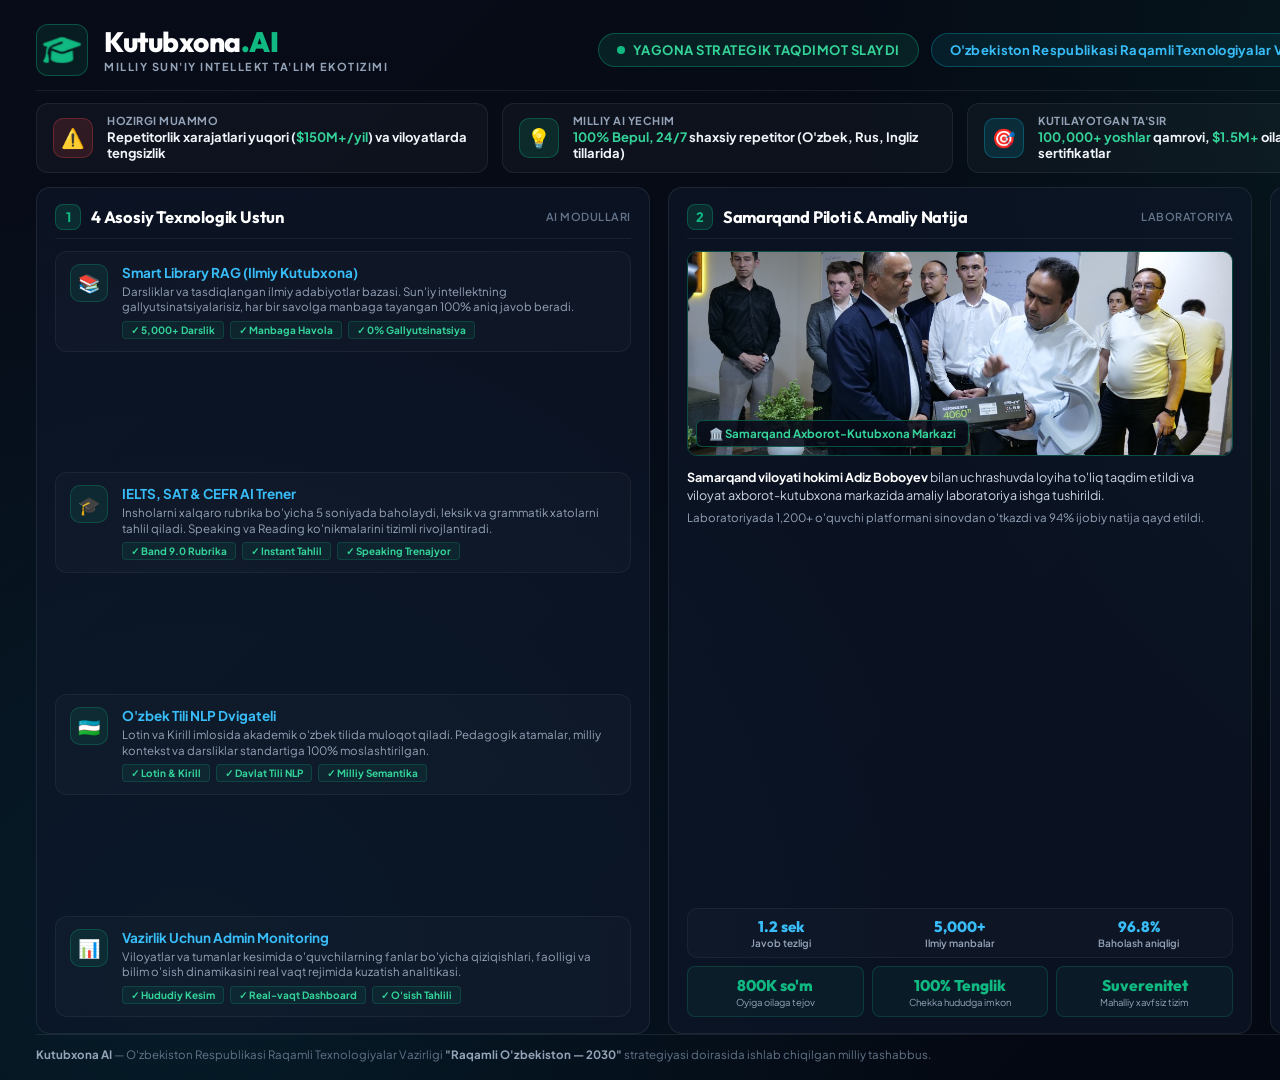
==== kutubxona_ai_1page_presentation.html @ f2243dca "Add 16:9 executive one-page presentation slide PDF" ====
<!DOCTYPE html>
<html lang="uz">
<head>
<meta charset="UTF-8">
<title>Kutubxona AI — Yagona Strategik Taqdimot Slaydi</title>
<style>
@import url('https://fonts.googleapis.com/css2?family=Outfit:wght@400;500;600;700;800;900&family=Plus+Jakarta+Sans:wght@400;500;600;700;800&display=swap');

@page {
    size: 1920px 1080px;
    margin: 0;
}

* {
    box-sizing: border-box;
    margin: 0;
    padding: 0;
}

html, body {
    width: 1920px;
    height: 1080px;
    max-width: 1920px;
    max-height: 1080px;
    overflow: hidden;
    background-color: #070c18;
    color: #f8fafc;
    font-family: 'Plus Jakarta Sans', -apple-system, BlinkMacSystemFont, sans-serif;
    -webkit-print-color-adjust: exact;
    print-color-adjust: exact;
}

.slide {
    width: 1920px;
    height: 1080px;
    padding: 24px 36px 18px 36px;
    display: flex;
    flex-direction: column;
    justify-content: space-between;
    background: radial-gradient(circle at 90% 10%, rgba(16, 185, 129, 0.12) 0%, transparent 45%),
                radial-gradient(circle at 10% 90%, rgba(6, 182, 212, 0.1) 0%, transparent 40%),
                linear-gradient(135deg, #070c18 0%, #030710 100%);
    position: relative;
    box-sizing: border-box;
}

/* Top Header */
.header {
    display: flex;
    justify-content: space-between;
    align-items: center;
    border-bottom: 1px solid rgba(255, 255, 255, 0.08);
    padding-bottom: 14px;
}

.brand-wrap {
    display: flex;
    align-items: center;
    gap: 16px;
}

.logo-img {
    width: 52px;
    height: 52px;
    object-fit: contain;
    border-radius: 12px;
    background: rgba(16, 185, 129, 0.1);
    border: 1.5px solid rgba(16, 185, 129, 0.35);
    padding: 4px;
}

.brand-title {
    font-family: 'Outfit', sans-serif;
    font-size: 28px;
    font-weight: 800;
    line-height: 1.1;
    color: #ffffff;
    letter-spacing: -0.5px;
}

.brand-title span {
    color: #10b981;
    font-weight: 900;
}

.brand-sub {
    font-size: 11px;
    font-weight: 700;
    color: #94a3b8;
    letter-spacing: 1.5px;
    text-transform: uppercase;
    margin-top: 2px;
}

.header-center {
    display: flex;
    align-items: center;
    gap: 12px;
}

.exec-badge {
    background: rgba(16, 185, 129, 0.12);
    border: 1px solid rgba(16, 185, 129, 0.35);
    color: #34d399;
    padding: 8px 18px;
    border-radius: 9999px;
    font-size: 13px;
    font-weight: 700;
    letter-spacing: 0.5px;
    text-transform: uppercase;
    display: flex;
    align-items: center;
    gap: 8px;
}

.exec-dot {
    width: 8px;
    height: 8px;
    border-radius: 50%;
    background: #10b981;
}

.target-badge {
    background: rgba(6, 182, 212, 0.1);
    border: 1px solid rgba(6, 182, 212, 0.3);
    color: #38bdf8;
    padding: 8px 18px;
    border-radius: 9999px;
    font-size: 13px;
    font-weight: 700;
    letter-spacing: 0.3px;
}

.header-right {
    display: flex;
    align-items: center;
    gap: 16px;
}

.status-pill {
    display: flex;
    align-items: center;
    gap: 8px;
    background: rgba(255, 255, 255, 0.04);
    border: 1px solid rgba(255, 255, 255, 0.1);
    padding: 6px 14px;
    border-radius: 8px;
    font-size: 13px;
    font-weight: 600;
    color: #cbd5e1;
}

.pulse-dot {
    width: 8px;
    height: 8px;
    border-radius: 50%;
    background: #10b981;
}

.web-link {
    color: #10b981;
    font-weight: 700;
    text-decoration: none;
}

/* Metrics Strip */
.metrics-strip {
    display: grid;
    grid-template-columns: repeat(4, 1fr);
    gap: 14px;
    margin: 12px 0 14px 0;
}

.metric-box {
    background: rgba(255, 255, 255, 0.03);
    border: 1px solid rgba(255, 255, 255, 0.07);
    border-radius: 12px;
    padding: 10px 16px;
    display: flex;
    align-items: center;
    gap: 14px;
}

.metric-icon {
    width: 40px;
    height: 40px;
    border-radius: 10px;
    display: flex;
    align-items: center;
    justify-content: center;
    font-size: 19px;
    flex-shrink: 0;
}

.icon-red { background: rgba(239, 68, 68, 0.15); border: 1px solid rgba(239, 68, 68, 0.3); }
.icon-green { background: rgba(16, 185, 129, 0.15); border: 1px solid rgba(16, 185, 129, 0.3); }
.icon-cyan { background: rgba(6, 182, 212, 0.15); border: 1px solid rgba(6, 182, 212, 0.3); }
.icon-amber { background: rgba(245, 158, 11, 0.15); border: 1px solid rgba(245, 158, 11, 0.3); }

.metric-content {
    flex: 1;
}

.metric-label {
    font-size: 11px;
    font-weight: 700;
    color: #94a3b8;
    text-transform: uppercase;
    letter-spacing: 0.5px;
}

.metric-value {
    font-size: 13px;
    font-weight: 700;
    color: #f1f5f9;
    margin-top: 2px;
    line-height: 1.25;
}

.metric-value strong {
    color: #34d399;
}

/* Main Grid */
.main-grid {
    display: grid;
    grid-template-columns: 1.05fr 1fr 1.05fr;
    gap: 18px;
    flex: 1;
    min-height: 0;
}

.col {
    display: flex;
    flex-direction: column;
    height: 100%;
}

.card {
    background: rgba(15, 23, 42, 0.65);
    border: 1px solid rgba(255, 255, 255, 0.08);
    border-radius: 14px;
    padding: 16px 18px;
    display: flex;
    flex-direction: column;
    height: 100%;
    justify-content: space-between;
}

.card-header {
    display: flex;
    align-items: center;
    gap: 10px;
    margin-bottom: 12px;
    padding-bottom: 8px;
    border-bottom: 1px solid rgba(255, 255, 255, 0.06);
}

.card-badge {
    width: 26px;
    height: 26px;
    border-radius: 8px;
    background: rgba(16, 185, 129, 0.15);
    border: 1px solid rgba(16, 185, 129, 0.3);
    color: #10b981;
    display: flex;
    align-items: center;
    justify-content: center;
    font-size: 13px;
    font-weight: 800;
}

.card-title {
    font-family: 'Outfit', sans-serif;
    font-size: 16.5px;
    font-weight: 700;
    color: #ffffff;
    letter-spacing: -0.2px;
}

.card-subtitle {
    margin-left: auto;
    font-size: 11px;
    font-weight: 600;
    color: #64748b;
    text-transform: uppercase;
    letter-spacing: 0.5px;
}

/* Column 1: Tech Modules */
.modules-container {
    display: flex;
    flex-direction: column;
    gap: 10px;
    flex: 1;
    justify-content: space-between;
}

.module-item {
    background: rgba(255, 255, 255, 0.02);
    border: 1px solid rgba(255, 255, 255, 0.05);
    border-radius: 12px;
    padding: 12px 14px;
    display: flex;
    gap: 14px;
    align-items: flex-start;
}

.module-icon {
    width: 38px;
    height: 38px;
    border-radius: 10px;
    background: rgba(16, 185, 129, 0.1);
    border: 1px solid rgba(16, 185, 129, 0.25);
    display: flex;
    align-items: center;
    justify-content: center;
    font-size: 18px;
    flex-shrink: 0;
}

.module-info {
    flex: 1;
}

.module-head {
    font-size: 13.5px;
    font-weight: 700;
    color: #38bdf8;
    margin-bottom: 3px;
}

.module-desc {
    font-size: 11.5px;
    color: #94a3b8;
    line-height: 1.35;
    margin-bottom: 6px;
}

.module-tags {
    display: flex;
    gap: 6px;
}

.m-tag {
    background: rgba(16, 185, 129, 0.08);
    border: 1px solid rgba(16, 185, 129, 0.2);
    color: #34d399;
    font-size: 10px;
    font-weight: 700;
    padding: 2px 8px;
    border-radius: 4px;
}

/* Column 2: Pilot & Impact */
.pilot-card {
    background: rgba(15, 23, 42, 0.65);
    border: 1px solid rgba(255, 255, 255, 0.08);
    border-radius: 14px;
    padding: 16px 18px;
    display: flex;
    flex-direction: column;
    height: 100%;
    justify-content: space-between;
}

.pilot-img-wrap {
    position: relative;
    width: 100%;
    height: 205px;
    border-radius: 10px;
    overflow: hidden;
    margin-bottom: 12px;
    border: 1.5px solid rgba(16, 185, 129, 0.35);
}

.pilot-img {
    width: 100%;
    height: 100%;
    object-fit: cover;
}

.pilot-tag {
    position: absolute;
    bottom: 8px;
    left: 8px;
    background: rgba(7, 12, 24, 0.88);
    border: 1px solid rgba(16, 185, 129, 0.4);
    padding: 5px 12px;
    border-radius: 6px;
    font-size: 11.5px;
    font-weight: 700;
    color: #34d399;
}

.pilot-text {
    font-size: 12.5px;
    color: #cbd5e1;
    line-height: 1.45;
    margin-bottom: 6px;
}

.pilot-text strong {
    color: #ffffff;
}

.pilot-stats-strip {
    display: grid;
    grid-template-columns: repeat(3, 1fr);
    gap: 8px;
    margin: 8px 0;
    background: rgba(255, 255, 255, 0.02);
    border: 1px solid rgba(255, 255, 255, 0.05);
    border-radius: 10px;
    padding: 8px;
}

.p-stat-box {
    text-align: center;
}

.p-stat-num {
    font-family: 'Outfit', sans-serif;
    font-size: 15px;
    font-weight: 800;
    color: #38bdf8;
}

.p-stat-lbl {
    font-size: 10px;
    font-weight: 600;
    color: #94a3b8;
    margin-top: 1px;
}

.impact-grid {
    display: grid;
    grid-template-columns: repeat(3, 1fr);
    gap: 8px;
    margin-top: 4px;
}

.impact-mini {
    background: rgba(16, 185, 129, 0.06);
    border: 1px solid rgba(16, 185, 129, 0.2);
    border-radius: 8px;
    padding: 8px 6px;
    text-align: center;
}

.impact-stat {
    font-family: 'Outfit', sans-serif;
    font-size: 15.5px;
    font-weight: 800;
    color: #10b981;
}

.impact-sub {
    font-size: 9.5px;
    color: #94a3b8;
    margin-top: 2px;
    line-height: 1.2;
}

/* Column 3: Roadmap & Team */
.steps-container {
    display: flex;
    flex-direction: column;
    gap: 8px;
    margin-bottom: 10px;
}

.step-item {
    display: flex;
    gap: 12px;
    background: rgba(255, 255, 255, 0.02);
    border: 1px solid rgba(255, 255, 255, 0.05);
    border-radius: 10px;
    padding: 9px 12px;
    align-items: flex-start;
}

.step-num {
    width: 26px;
    height: 26px;
    border-radius: 8px;
    background: rgba(6, 182, 212, 0.15);
    border: 1px solid rgba(6, 182, 212, 0.35);
    color: #38bdf8;
    display: flex;
    align-items: center;
    justify-content: center;
    font-size: 12px;
    font-weight: 800;
    flex-shrink: 0;
}

.step-info {
    flex: 1;
}

.step-head-row {
    display: flex;
    justify-content: space-between;
    align-items: center;
    margin-bottom: 2px;
}

.step-head {
    font-size: 12.5px;
    font-weight: 700;
    color: #f1f5f9;
}

.step-timeline {
    font-size: 10px;
    font-weight: 700;
    color: #38bdf8;
    background: rgba(6, 182, 212, 0.1);
    border: 1px solid rgba(6, 182, 212, 0.25);
    padding: 1px 6px;
    border-radius: 4px;
}

.step-desc {
    font-size: 11px;
    color: #94a3b8;
    line-height: 1.35;
}

/* Team Row */
.team-row {
    display: grid;
    grid-template-columns: repeat(4, 1fr);
    gap: 8px;
    margin-top: 8px;
}

.team-card {
    background: rgba(255, 255, 255, 0.02);
    border: 1px solid rgba(255, 255, 255, 0.05);
    border-radius: 10px;
    padding: 8px 6px;
    text-align: center;
}

.team-avatar {
    width: 44px;
    height: 44px;
    border-radius: 50%;
    object-fit: cover;
    margin: 0 auto 6px auto;
    border: 1.5px solid #10b981;
    display: block;
}

.team-name {
    font-size: 11px;
    font-weight: 700;
    color: #ffffff;
    white-space: nowrap;
    overflow: hidden;
    text-overflow: ellipsis;
}

.team-role {
    font-size: 9.5px;
    font-weight: 600;
    color: #34d399;
    margin-top: 1px;
}

/* Slide Footer */
.footer {
    display: flex;
    justify-content: space-between;
    align-items: center;
    border-top: 1px solid rgba(255, 255, 255, 0.08);
    padding-top: 12px;
    font-size: 11.5px;
    color: #64748b;
}

.footer-left strong {
    color: #94a3b8;
}

.footer-right {
    display: flex;
    align-items: center;
    gap: 16px;
    color: #94a3b8;
}

.footer-link {
    color: #10b981;
    font-weight: 700;
    text-decoration: none;
}
</style>
</head>
<body>

<div class="slide">
    <!-- Header -->
    <header class="header">
        <div class="brand-wrap">
            <img src="[data-uri]" alt="Kutubxona AI" class="logo-img">
            <div>
                <div class="brand-title">Kutubxona<span>.AI</span></div>
                <div class="brand-sub">Milliy Sun'iy Intellekt Ta'lim Ekotizimi</div>
            </div>
        </div>

        <div class="header-center">
            <div class="exec-badge">
                <span class="exec-dot"></span>
                Yagona Strategik Taqdimot Slaydi
            </div>
            <div class="target-badge">
                O'zbekiston Respublikasi Raqamli Texnologiyalar Vazirligi Uchun
            </div>
        </div>

        <div class="header-right">
            <div class="status-pill">
                <span class="pulse-dot"></span>
                <span>Ishchi Tizim: <a href="https://kutubxona-ai.vercel.app" class="web-link" target="_blank">kutubxona-ai.vercel.app</a></span>
            </div>
        </div>
    </header>

    <!-- Metrics Strip -->
    <div class="metrics-strip">
        <div class="metric-box">
            <div class="metric-icon icon-red">⚠️</div>
            <div class="metric-content">
                <div class="metric-label">Hozirgi Muammo</div>
                <div class="metric-value">Repetitorlik xarajatlari yuqori (<strong>$150M+/yil</strong>) va viloyatlarda tengsizlik</div>
            </div>
        </div>
        <div class="metric-box">
            <div class="metric-icon icon-green">💡</div>
            <div class="metric-content">
                <div class="metric-label">Milliy AI Yechim</div>
                <div class="metric-value"><strong>100% Bepul, 24/7</strong> shaxsiy repetitor (O'zbek, Rus, Ingliz tillarida)</div>
            </div>
        </div>
        <div class="metric-box">
            <div class="metric-icon icon-cyan">🎯</div>
            <div class="metric-content">
                <div class="metric-label">Kutilayotgan Ta'sir</div>
                <div class="metric-value"><strong>100,000+ yoshlar</strong> qamrovi, <strong>$1.5M+</strong> oilaviy tejov, 3x sertifikatlar</div>
            </div>
        </div>
        <div class="metric-box">
            <div class="metric-icon icon-amber">🏛️</div>
            <div class="metric-content">
                <div class="metric-label">Amaliy Natija</div>
                <div class="metric-value">Samarqand viloyati axborot-kutubxona markazida <strong>to'liq sinovdan o'tgan</strong></div>
            </div>
        </div>
    </div>

    <!-- Main Grid -->
    <div class="main-grid">
        <!-- Column 1: Core AI Modules -->
        <div class="col">
            <div class="card">
                <div class="card-header">
                    <div class="card-badge">1</div>
                    <div class="card-title">4 Asosiy Texnologik Ustun</div>
                    <div class="card-subtitle">AI Modullari</div>
                </div>

                <div class="modules-container">
                    <div class="module-item">
                        <div class="module-icon">📚</div>
                        <div class="module-info">
                            <div class="module-head">Smart Library RAG (Ilmiy Kutubxona)</div>
                            <div class="module-desc">Darsliklar va tasdiqlangan ilmiy adabiyotlar bazasi. Sun'iy intellektning gallyutsinatsiyalarisiz, har bir savolga manbaga tayangan 100% aniq javob beradi.</div>
                            <div class="module-tags">
                                <span class="m-tag">✓ 5,000+ Darslik</span>
                                <span class="m-tag">✓ Manbaga Havola</span>
                                <span class="m-tag">✓ 0% Gallyutsinatsiya</span>
                            </div>
                        </div>
                    </div>

                    <div class="module-item">
                        <div class="module-icon">🎓</div>
                        <div class="module-info">
                            <div class="module-head">IELTS, SAT & CEFR AI Trener</div>
                            <div class="module-desc">Insholarni xalqaro rubrika bo'yicha 5 soniyada baholaydi, leksik va grammatik xatolarni tahlil qiladi. Speaking va Reading ko'nikmalarini tizimli rivojlantiradi.</div>
                            <div class="module-tags">
                                <span class="m-tag">✓ Band 9.0 Rubrika</span>
                                <span class="m-tag">✓ Instant Tahlil</span>
                                <span class="m-tag">✓ Speaking Trenajyor</span>
                            </div>
                        </div>
                    </div>

                    <div class="module-item">
                        <div class="module-icon">🇺🇿</div>
                        <div class="module-info">
                            <div class="module-head">O'zbek Tili NLP Dvigateli</div>
                            <div class="module-desc">Lotin va Kirill imlosida akademik o'zbek tilida muloqot qiladi. Pedagogik atamalar, milliy kontekst va darsliklar standartiga 100% moslashtirilgan.</div>
                            <div class="module-tags">
                                <span class="m-tag">✓ Lotin & Kirill</span>
                                <span class="m-tag">✓ Davlat Tili NLP</span>
                                <span class="m-tag">✓ Milliy Semantika</span>
                            </div>
                        </div>
                    </div>

                    <div class="module-item">
                        <div class="module-icon">📊</div>
                        <div class="module-info">
                            <div class="module-head">Vazirlik Uchun Admin Monitoring</div>
                            <div class="module-desc">Viloyatlar va tumanlar kesimida o'quvchilarning fanlar bo'yicha qiziqishlari, faolligi va bilim o'sish dinamikasini real vaqt rejimida kuzatish analitikasi.</div>
                            <div class="module-tags">
                                <span class="m-tag">✓ Hududiy Kesim</span>
                                <span class="m-tag">✓ Real-vaqt Dashboard</span>
                                <span class="m-tag">✓ O'sish Tahlili</span>
                            </div>
                        </div>
                    </div>
                </div>
            </div>
        </div>

        <!-- Column 2: Regional Pilot & Impact -->
        <div class="col">
            <div class="pilot-card">
                <div>
                    <div class="card-header">
                        <div class="card-badge">2</div>
                        <div class="card-title">Samarqand Piloti & Amaliy Natija</div>
                        <div class="card-subtitle">Laboratoriya</div>
                    </div>

                    <div class="pilot-img-wrap">
                        <img src="[data-uri]" alt="Samarqand viloyati hokimi bilan uchrashuv" class="pilot-img">
                        <div class="pilot-tag">🏛️ Samarqand Axborot-Kutubxona Markazi</div>
                    </div>

                    <div class="pilot-text">
                        <strong>Samarqand viloyati hokimi Adiz Boboyev</strong> bilan uchrashuvda loyiha to'liq taqdim etildi va viloyat axborot-kutubxona markazida amaliy laboratoriya ishga tushirildi.
                    </div>
                    <div class="pilot-text" style="color: #94a3b8; font-size: 11.5px;">
                        Laboratoriyada 1,200+ o'quvchi platformani sinovdan o'tkazdi va 94% ijobiy natija qayd etildi.
                    </div>
                </div>

                <div>
                    <div class="pilot-stats-strip">
                        <div class="p-stat-box">
                            <div class="p-stat-num">1.2 sek</div>
                            <div class="p-stat-lbl">Javob tezligi</div>
                        </div>
                        <div class="p-stat-box">
                            <div class="p-stat-num">5,000+</div>
                            <div class="p-stat-lbl">Ilmiy manbalar</div>
                        </div>
                        <div class="p-stat-box">
                            <div class="p-stat-num">96.8%</div>
                            <div class="p-stat-lbl">Baholash aniqligi</div>
                        </div>
                    </div>

                    <div class="impact-grid">
                        <div class="impact-mini">
                            <div class="impact-stat">800K so'm</div>
                            <div class="impact-sub">Oyiga oilaga tejov</div>
                        </div>
                        <div class="impact-mini">
                            <div class="impact-stat">100% Tenglik</div>
                            <div class="impact-sub">Chekka hududga imkon</div>
                        </div>
                        <div class="impact-mini">
                            <div class="impact-stat">Suverenitet</div>
                            <div class="impact-sub">Mahalliy xavfsiz tizim</div>
                        </div>
                    </div>
                </div>
            </div>
        </div>

        <!-- Column 3: Ministry Partnership & Team -->
        <div class="col">
            <div class="card">
                <div>
                    <div class="card-header">
                        <div class="card-badge">3</div>
                        <div class="card-title">Vazirlik Bilan 4 Bosqichli Reja</div>
                        <div class="card-subtitle">Yo'l Xaritasi</div>
                    </div>

                    <div class="steps-container">
                        <div class="step-item">
                            <div class="step-num">1</div>
                            <div class="step-info">
                                <div class="step-head-row">
                                    <div class="step-head">Akkreditatsiya & Metodik Ekspertiza</div>
                                    <div class="step-timeline">1-bosqich</div>
                                </div>
                                <div class="step-desc">Vazirlik bilan texnik ekspertiza va rasmiy o'quv vositasi sifatida tavsiya etish.</div>
                            </div>
                        </div>

                        <div class="step-item">
                            <div class="step-num">2</div>
                            <div class="step-info">
                                <div class="step-head-row">
                                    <div class="step-head">Maktab & Kutubxona Integratsiyasi</div>
                                    <div class="step-timeline">2-bosqich</div>
                                </div>
                                <div class="step-desc">"e-Maktab" (Kundalik) va milliy kutubxona tarmoqlariga yagona kirish orqali ulash.</div>
                            </div>
                        </div>

                        <div class="step-item">
                            <div class="step-num">3</div>
                            <div class="step-info">
                                <div class="step-head-row">
                                    <div class="step-head">Milliy Darsliklar Bazasini Boyitish</div>
                                    <div class="step-timeline">3-bosqich</div>
                                </div>
                                <div class="step-desc">Davlat darsliklari va test namunalarini AI modelning bilimlar omboriga yuklash.</div>
                            </div>
                        </div>

                        <div class="step-item">
                            <div class="step-num">4</div>
                            <div class="step-info">
                                <div class="step-head-row">
                                    <div class="step-head">Respublika Miqyosida Qamrov</div>
                                    <div class="step-timeline">4-bosqich</div>
                                </div>
                                <div class="step-desc">14 ta hududdagi barcha IT-markaz va kutubxonalarda 100,000+ yoshlarga bepul ochish.</div>
                            </div>
                        </div>
                    </div>
                </div>

                <div>
                    <div style="font-size: 12px; font-weight: 700; color: #cbd5e1; margin-bottom: 6px; display: flex; justify-content: space-between;">
                        <span>Smart Library AI Lab Asoschilari</span>
                        <span style="color: #10b981; font-weight: 600;">Mualliflar Jamoasi</span>
                    </div>
                    <div class="team-row">
                        <div class="team-card">
                            <img src="[data-uri]" alt="Muhammadxon Soliev" class="team-avatar">
                            <div class="team-name">Muhammadxon S.</div>
                            <div class="team-role">CEO & Asoschi</div>
                        </div>
                        <div class="team-card">
                            <img src="[data-uri]" alt="Behruz Xasanov" class="team-avatar">
                            <div class="team-name">Behruz X.</div>
                            <div class="team-role">CTO (AI/RAG)</div>
                        </div>
                        <div class="team-card">
                            <img src="[data-uri]" alt="Asadbek Ilhomjonov" class="team-avatar">
                            <div class="team-name">Asadbek I.</div>
                            <div class="team-role">CDO (Dizayn)</div>
                        </div>
                        <div class="team-card">
                            <img src="[data-uri]" alt="Bahodir Xurramov" class="team-avatar">
                            <div class="team-name">Bahodir X.</div>
                            <div class="team-role">CTO (Backend)</div>
                        </div>
                    </div>
                </div>
            </div>
        </div>
    </div>

    <!-- Footer -->
    <footer class="footer">
        <div class="footer-left">
            <strong>Kutubxona AI</strong> — O'zbekiston Respublikasi Raqamli Texnologiyalar Vazirligi <strong>"Raqamli O'zbekiston — 2030"</strong> strategiyasi doirasida ishlab chiqilgan milliy tashabbus.
        </div>
        <div class="footer-right">
            <span>📍 Samarqand / Toshkent</span>
            <span>🌐 <a href="https://kutubxona-ai.vercel.app" class="footer-link" target="_blank">kutubxona-ai.vercel.app</a></span>
            <span>© 2026 Smart Library AI Lab</span>
        </div>
    </footer>
</div>

</body>
</html>
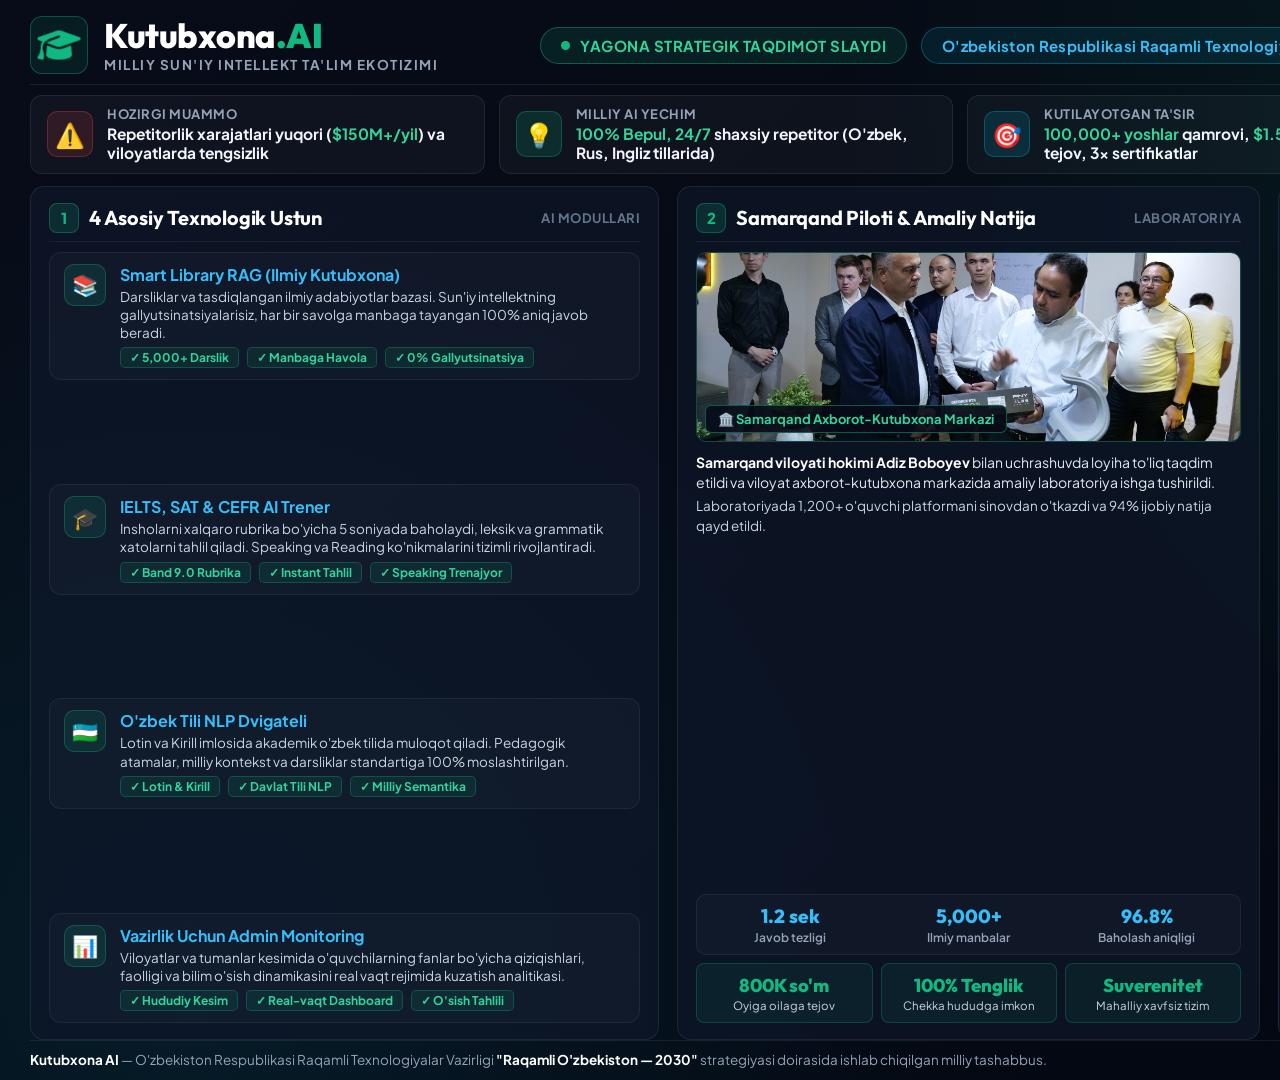
==== commit baebaa2a: "Enlarge typography across 16:9 one-page presentation for maximum readability" ====
--- a/kutubxona_ai_1page_presentation.html
+++ b/kutubxona_ai_1page_presentation.html
@@ -33,7 +33,7 @@
 .slide {
     width: 1920px;
     height: 1080px;
-    padding: 24px 36px 18px 36px;
+    padding: 16px 30px 12px 30px;
     display: flex;
     flex-direction: column;
     justify-content: space-between;
@@ -50,7 +50,7 @@
     justify-content: space-between;
     align-items: center;
     border-bottom: 1px solid rgba(255, 255, 255, 0.08);
-    padding-bottom: 14px;
+    padding-bottom: 10px;
 }
 
 .brand-wrap {
@@ -60,8 +60,8 @@
 }
 
 .logo-img {
-    width: 52px;
-    height: 52px;
+    width: 58px;
+    height: 58px;
     object-fit: contain;
     border-radius: 12px;
     background: rgba(16, 185, 129, 0.1);
@@ -71,7 +71,7 @@
 
 .brand-title {
     font-family: 'Outfit', sans-serif;
-    font-size: 28px;
+    font-size: 34px;
     font-weight: 800;
     line-height: 1.1;
     color: #ffffff;
@@ -84,7 +84,7 @@
 }
 
 .brand-sub {
-    font-size: 11px;
+    font-size: 13.5px;
     font-weight: 700;
     color: #94a3b8;
     letter-spacing: 1.5px;
@@ -95,64 +95,64 @@
 .header-center {
     display: flex;
     align-items: center;
-    gap: 12px;
+    gap: 14px;
 }
 
 .exec-badge {
     background: rgba(16, 185, 129, 0.12);
-    border: 1px solid rgba(16, 185, 129, 0.35);
+    border: 1.5px solid rgba(16, 185, 129, 0.4);
     color: #34d399;
-    padding: 8px 18px;
+    padding: 8px 20px;
     border-radius: 9999px;
-    font-size: 13px;
+    font-size: 15px;
     font-weight: 700;
     letter-spacing: 0.5px;
     text-transform: uppercase;
     display: flex;
     align-items: center;
-    gap: 8px;
+    gap: 10px;
 }
 
 .exec-dot {
-    width: 8px;
-    height: 8px;
+    width: 9px;
+    height: 9px;
     border-radius: 50%;
     background: #10b981;
 }
 
 .target-badge {
     background: rgba(6, 182, 212, 0.1);
-    border: 1px solid rgba(6, 182, 212, 0.3);
+    border: 1.5px solid rgba(6, 182, 212, 0.35);
     color: #38bdf8;
+    padding: 8px 20px;
+    border-radius: 9999px;
+    font-size: 15px;
+    font-weight: 700;
+    letter-spacing: 0.3px;
+}
+
+.header-right {
+    display: flex;
+    align-items: center;
+    gap: 16px;
+}
+
+.status-pill {
+    display: flex;
+    align-items: center;
+    gap: 10px;
+    background: rgba(255, 255, 255, 0.04);
+    border: 1.5px solid rgba(255, 255, 255, 0.12);
     padding: 8px 18px;
-    border-radius: 9999px;
-    font-size: 13px;
-    font-weight: 700;
-    letter-spacing: 0.3px;
-}
-
-.header-right {
-    display: flex;
-    align-items: center;
-    gap: 16px;
-}
-
-.status-pill {
-    display: flex;
-    align-items: center;
-    gap: 8px;
-    background: rgba(255, 255, 255, 0.04);
-    border: 1px solid rgba(255, 255, 255, 0.1);
-    padding: 6px 14px;
-    border-radius: 8px;
-    font-size: 13px;
+    border-radius: 10px;
+    font-size: 15px;
     font-weight: 600;
     color: #cbd5e1;
 }
 
 .pulse-dot {
-    width: 8px;
-    height: 8px;
+    width: 9px;
+    height: 9px;
     border-radius: 50%;
     background: #10b981;
 }
@@ -168,12 +168,12 @@
     display: grid;
     grid-template-columns: repeat(4, 1fr);
     gap: 14px;
-    margin: 12px 0 14px 0;
+    margin: 10px 0 12px 0;
 }
 
 .metric-box {
-    background: rgba(255, 255, 255, 0.03);
-    border: 1px solid rgba(255, 255, 255, 0.07);
+    background: rgba(255, 255, 255, 0.035);
+    border: 1px solid rgba(255, 255, 255, 0.08);
     border-radius: 12px;
     padding: 10px 16px;
     display: flex;
@@ -182,13 +182,13 @@
 }
 
 .metric-icon {
-    width: 40px;
-    height: 40px;
+    width: 46px;
+    height: 46px;
     border-radius: 10px;
     display: flex;
     align-items: center;
     justify-content: center;
-    font-size: 19px;
+    font-size: 24px;
     flex-shrink: 0;
 }
 
@@ -202,7 +202,7 @@
 }
 
 .metric-label {
-    font-size: 11px;
+    font-size: 13px;
     font-weight: 700;
     color: #94a3b8;
     text-transform: uppercase;
@@ -210,7 +210,7 @@
 }
 
 .metric-value {
-    font-size: 13px;
+    font-size: 15.5px;
     font-weight: 700;
     color: #f1f5f9;
     margin-top: 2px;
@@ -224,7 +224,7 @@
 /* Main Grid */
 .main-grid {
     display: grid;
-    grid-template-columns: 1.05fr 1fr 1.05fr;
+    grid-template-columns: 1.08fr 1fr 1.05fr;
     gap: 18px;
     flex: 1;
     min-height: 0;
@@ -237,7 +237,7 @@
 }
 
 .card {
-    background: rgba(15, 23, 42, 0.65);
+    background: rgba(15, 23, 42, 0.7);
     border: 1px solid rgba(255, 255, 255, 0.08);
     border-radius: 14px;
     padding: 16px 18px;
@@ -251,28 +251,28 @@
     display: flex;
     align-items: center;
     gap: 10px;
-    margin-bottom: 12px;
+    margin-bottom: 10px;
     padding-bottom: 8px;
     border-bottom: 1px solid rgba(255, 255, 255, 0.06);
 }
 
 .card-badge {
-    width: 26px;
-    height: 26px;
+    width: 30px;
+    height: 30px;
     border-radius: 8px;
     background: rgba(16, 185, 129, 0.15);
-    border: 1px solid rgba(16, 185, 129, 0.3);
+    border: 1.5px solid rgba(16, 185, 129, 0.35);
     color: #10b981;
     display: flex;
     align-items: center;
     justify-content: center;
-    font-size: 13px;
+    font-size: 15px;
     font-weight: 800;
 }
 
 .card-title {
     font-family: 'Outfit', sans-serif;
-    font-size: 16.5px;
+    font-size: 20px;
     font-weight: 700;
     color: #ffffff;
     letter-spacing: -0.2px;
@@ -280,8 +280,8 @@
 
 .card-subtitle {
     margin-left: auto;
-    font-size: 11px;
-    font-weight: 600;
+    font-size: 13px;
+    font-weight: 700;
     color: #64748b;
     text-transform: uppercase;
     letter-spacing: 0.5px;
@@ -291,31 +291,31 @@
 .modules-container {
     display: flex;
     flex-direction: column;
-    gap: 10px;
+    gap: 8px;
     flex: 1;
     justify-content: space-between;
 }
 
 .module-item {
-    background: rgba(255, 255, 255, 0.02);
-    border: 1px solid rgba(255, 255, 255, 0.05);
+    background: rgba(255, 255, 255, 0.025);
+    border: 1px solid rgba(255, 255, 255, 0.06);
     border-radius: 12px;
-    padding: 12px 14px;
+    padding: 11px 14px;
     display: flex;
     gap: 14px;
     align-items: flex-start;
 }
 
 .module-icon {
-    width: 38px;
-    height: 38px;
+    width: 42px;
+    height: 42px;
     border-radius: 10px;
-    background: rgba(16, 185, 129, 0.1);
-    border: 1px solid rgba(16, 185, 129, 0.25);
+    background: rgba(16, 185, 129, 0.12);
+    border: 1.5px solid rgba(16, 185, 129, 0.3);
     display: flex;
     align-items: center;
     justify-content: center;
-    font-size: 18px;
+    font-size: 21px;
     flex-shrink: 0;
 }
 
@@ -324,37 +324,37 @@
 }
 
 .module-head {
-    font-size: 13.5px;
+    font-size: 16px;
     font-weight: 700;
     color: #38bdf8;
     margin-bottom: 3px;
 }
 
 .module-desc {
-    font-size: 11.5px;
-    color: #94a3b8;
+    font-size: 13.5px;
+    color: #cbd5e1;
     line-height: 1.35;
-    margin-bottom: 6px;
+    margin-bottom: 5px;
 }
 
 .module-tags {
     display: flex;
-    gap: 6px;
+    gap: 8px;
 }
 
 .m-tag {
-    background: rgba(16, 185, 129, 0.08);
-    border: 1px solid rgba(16, 185, 129, 0.2);
+    background: rgba(16, 185, 129, 0.1);
+    border: 1px solid rgba(16, 185, 129, 0.28);
     color: #34d399;
-    font-size: 10px;
-    font-weight: 700;
-    padding: 2px 8px;
-    border-radius: 4px;
+    font-size: 12px;
+    font-weight: 700;
+    padding: 2px 9px;
+    border-radius: 5px;
 }
 
 /* Column 2: Pilot & Impact */
 .pilot-card {
-    background: rgba(15, 23, 42, 0.65);
+    background: rgba(15, 23, 42, 0.7);
     border: 1px solid rgba(255, 255, 255, 0.08);
     border-radius: 14px;
     padding: 16px 18px;
@@ -367,10 +367,10 @@
 .pilot-img-wrap {
     position: relative;
     width: 100%;
-    height: 205px;
+    height: 190px;
     border-radius: 10px;
     overflow: hidden;
-    margin-bottom: 12px;
+    margin-bottom: 10px;
     border: 1.5px solid rgba(16, 185, 129, 0.35);
 }
 
@@ -384,20 +384,20 @@
     position: absolute;
     bottom: 8px;
     left: 8px;
-    background: rgba(7, 12, 24, 0.88);
-    border: 1px solid rgba(16, 185, 129, 0.4);
+    background: rgba(7, 12, 24, 0.9);
+    border: 1.5px solid rgba(16, 185, 129, 0.45);
     padding: 5px 12px;
     border-radius: 6px;
-    font-size: 11.5px;
+    font-size: 13px;
     font-weight: 700;
     color: #34d399;
 }
 
 .pilot-text {
-    font-size: 12.5px;
-    color: #cbd5e1;
+    font-size: 14px;
+    color: #e2e8f0;
     line-height: 1.45;
-    margin-bottom: 6px;
+    margin-bottom: 4px;
 }
 
 .pilot-text strong {
@@ -409,10 +409,10 @@
     grid-template-columns: repeat(3, 1fr);
     gap: 8px;
     margin: 8px 0;
-    background: rgba(255, 255, 255, 0.02);
-    border: 1px solid rgba(255, 255, 255, 0.05);
+    background: rgba(255, 255, 255, 0.025);
+    border: 1px solid rgba(255, 255, 255, 0.06);
     border-radius: 10px;
-    padding: 8px;
+    padding: 9px 8px;
 }
 
 .p-stat-box {
@@ -421,16 +421,16 @@
 
 .p-stat-num {
     font-family: 'Outfit', sans-serif;
-    font-size: 15px;
+    font-size: 19px;
     font-weight: 800;
     color: #38bdf8;
 }
 
 .p-stat-lbl {
-    font-size: 10px;
+    font-size: 12px;
     font-weight: 600;
     color: #94a3b8;
-    margin-top: 1px;
+    margin-top: 2px;
 }
 
 .impact-grid {
@@ -441,25 +441,25 @@
 }
 
 .impact-mini {
-    background: rgba(16, 185, 129, 0.06);
-    border: 1px solid rgba(16, 185, 129, 0.2);
+    background: rgba(16, 185, 129, 0.08);
+    border: 1.5px solid rgba(16, 185, 129, 0.25);
     border-radius: 8px;
-    padding: 8px 6px;
+    padding: 9px 6px;
     text-align: center;
 }
 
 .impact-stat {
     font-family: 'Outfit', sans-serif;
-    font-size: 15.5px;
+    font-size: 18.5px;
     font-weight: 800;
     color: #10b981;
 }
 
 .impact-sub {
-    font-size: 9.5px;
-    color: #94a3b8;
+    font-size: 11.5px;
+    color: #cbd5e1;
     margin-top: 2px;
-    line-height: 1.2;
+    line-height: 1.25;
 }
 
 /* Column 3: Roadmap & Team */
@@ -467,30 +467,30 @@
     display: flex;
     flex-direction: column;
     gap: 8px;
-    margin-bottom: 10px;
+    margin-bottom: 8px;
 }
 
 .step-item {
     display: flex;
     gap: 12px;
-    background: rgba(255, 255, 255, 0.02);
-    border: 1px solid rgba(255, 255, 255, 0.05);
+    background: rgba(255, 255, 255, 0.025);
+    border: 1px solid rgba(255, 255, 255, 0.06);
     border-radius: 10px;
     padding: 9px 12px;
     align-items: flex-start;
 }
 
 .step-num {
-    width: 26px;
-    height: 26px;
+    width: 28px;
+    height: 28px;
     border-radius: 8px;
     background: rgba(6, 182, 212, 0.15);
-    border: 1px solid rgba(6, 182, 212, 0.35);
+    border: 1.5px solid rgba(6, 182, 212, 0.35);
     color: #38bdf8;
     display: flex;
     align-items: center;
     justify-content: center;
-    font-size: 12px;
+    font-size: 14px;
     font-weight: 800;
     flex-shrink: 0;
 }
@@ -507,24 +507,24 @@
 }
 
 .step-head {
-    font-size: 12.5px;
+    font-size: 14px;
     font-weight: 700;
     color: #f1f5f9;
 }
 
 .step-timeline {
-    font-size: 10px;
+    font-size: 11.5px;
     font-weight: 700;
     color: #38bdf8;
-    background: rgba(6, 182, 212, 0.1);
-    border: 1px solid rgba(6, 182, 212, 0.25);
-    padding: 1px 6px;
+    background: rgba(6, 182, 212, 0.12);
+    border: 1px solid rgba(6, 182, 212, 0.3);
+    padding: 1px 7px;
     border-radius: 4px;
 }
 
 .step-desc {
-    font-size: 11px;
-    color: #94a3b8;
+    font-size: 13px;
+    color: #cbd5e1;
     line-height: 1.35;
 }
 
@@ -533,29 +533,29 @@
     display: grid;
     grid-template-columns: repeat(4, 1fr);
     gap: 8px;
-    margin-top: 8px;
+    margin-top: 6px;
 }
 
 .team-card {
-    background: rgba(255, 255, 255, 0.02);
-    border: 1px solid rgba(255, 255, 255, 0.05);
+    background: rgba(255, 255, 255, 0.025);
+    border: 1px solid rgba(255, 255, 255, 0.06);
     border-radius: 10px;
     padding: 8px 6px;
     text-align: center;
 }
 
 .team-avatar {
-    width: 44px;
-    height: 44px;
+    width: 48px;
+    height: 48px;
     border-radius: 50%;
     object-fit: cover;
-    margin: 0 auto 6px auto;
-    border: 1.5px solid #10b981;
+    margin: 0 auto 5px auto;
+    border: 2px solid #10b981;
     display: block;
 }
 
 .team-name {
-    font-size: 11px;
+    font-size: 12.5px;
     font-weight: 700;
     color: #ffffff;
     white-space: nowrap;
@@ -564,7 +564,7 @@
 }
 
 .team-role {
-    font-size: 9.5px;
+    font-size: 11px;
     font-weight: 600;
     color: #34d399;
     margin-top: 1px;
@@ -576,20 +576,20 @@
     justify-content: space-between;
     align-items: center;
     border-top: 1px solid rgba(255, 255, 255, 0.08);
-    padding-top: 12px;
-    font-size: 11.5px;
-    color: #64748b;
+    padding-top: 10px;
+    font-size: 13.5px;
+    color: #94a3b8;
 }
 
 .footer-left strong {
-    color: #94a3b8;
+    color: #ffffff;
 }
 
 .footer-right {
     display: flex;
     align-items: center;
     gap: 16px;
-    color: #94a3b8;
+    color: #cbd5e1;
 }
 
 .footer-link {
@@ -747,7 +747,7 @@
                     <div class="pilot-text">
                         <strong>Samarqand viloyati hokimi Adiz Boboyev</strong> bilan uchrashuvda loyiha to'liq taqdim etildi va viloyat axborot-kutubxona markazida amaliy laboratoriya ishga tushirildi.
                     </div>
-                    <div class="pilot-text" style="color: #94a3b8; font-size: 11.5px;">
+                    <div class="pilot-text" style="color: #cbd5e1; font-size: 13.5px;">
                         Laboratoriyada 1,200+ o'quvchi platformani sinovdan o'tkazdi va 94% ijobiy natija qayd etildi.
                     </div>
                 </div>
@@ -844,7 +844,7 @@
                 </div>
 
                 <div>
-                    <div style="font-size: 12px; font-weight: 700; color: #cbd5e1; margin-bottom: 6px; display: flex; justify-content: space-between;">
+                    <div style="font-size: 14px; font-weight: 700; color: #cbd5e1; margin-bottom: 6px; display: flex; justify-content: space-between;">
                         <span>Smart Library AI Lab Asoschilari</span>
                         <span style="color: #10b981; font-weight: 600;">Mualliflar Jamoasi</span>
                     </div>
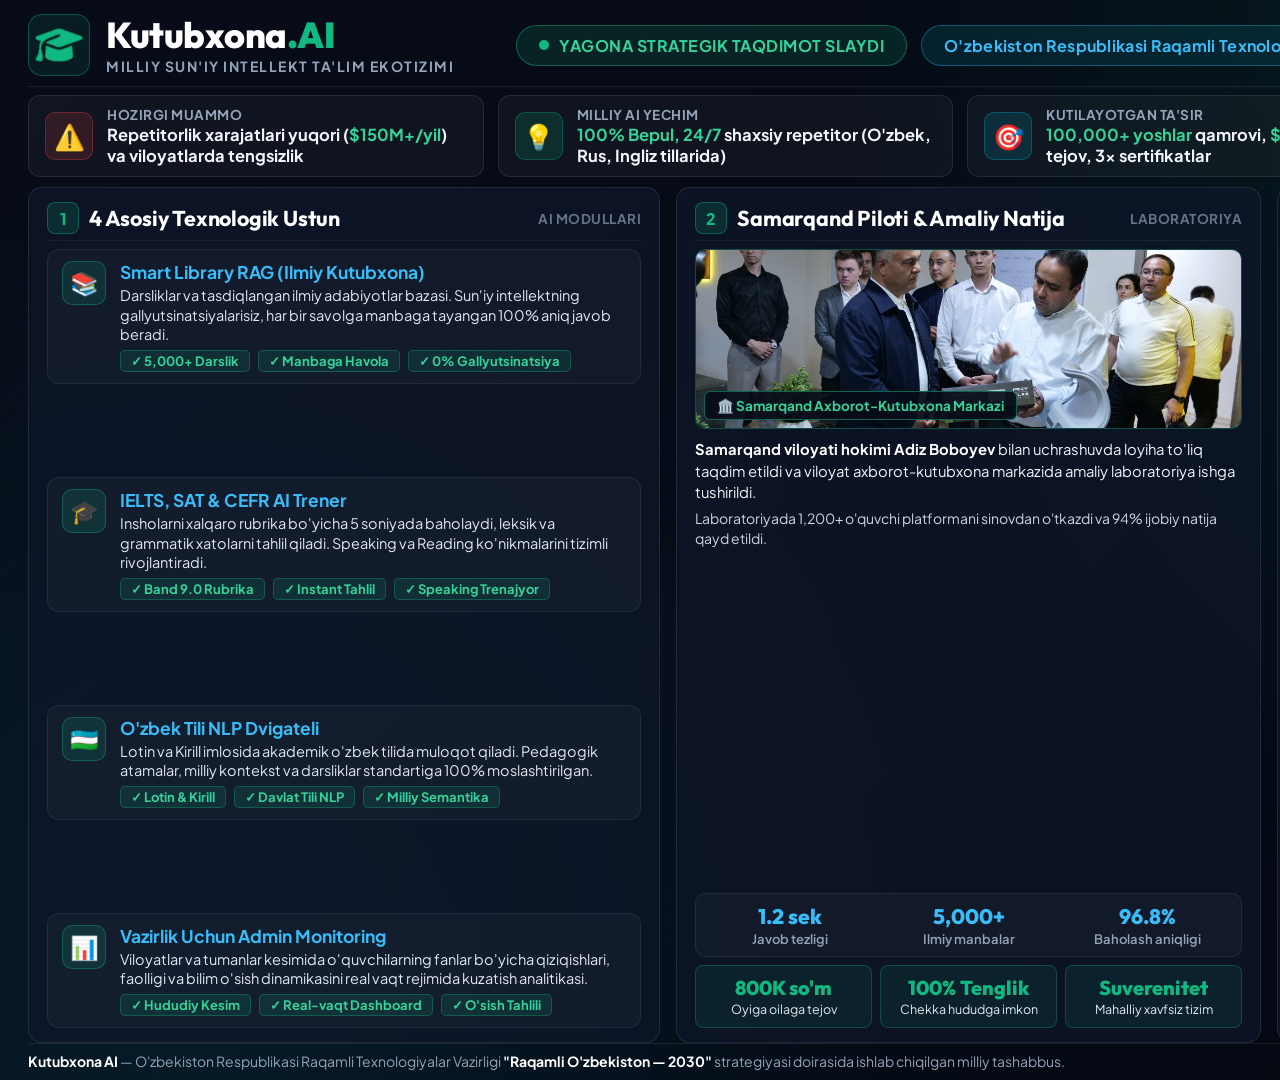
==== commit e4468922: "Further enlarge typography across 16:9 one-page presentation for optimal readability" ====
--- a/kutubxona_ai_1page_presentation.html
+++ b/kutubxona_ai_1page_presentation.html
@@ -33,7 +33,7 @@
 .slide {
     width: 1920px;
     height: 1080px;
-    padding: 16px 30px 12px 30px;
+    padding: 14px 28px 10px 28px;
     display: flex;
     flex-direction: column;
     justify-content: space-between;
@@ -60,10 +60,10 @@
 }
 
 .logo-img {
-    width: 58px;
-    height: 58px;
+    width: 62px;
+    height: 62px;
     object-fit: contain;
-    border-radius: 12px;
+    border-radius: 14px;
     background: rgba(16, 185, 129, 0.1);
     border: 1.5px solid rgba(16, 185, 129, 0.35);
     padding: 4px;
@@ -71,7 +71,7 @@
 
 .brand-title {
     font-family: 'Outfit', sans-serif;
-    font-size: 34px;
+    font-size: 36px;
     font-weight: 800;
     line-height: 1.1;
     color: #ffffff;
@@ -84,7 +84,7 @@
 }
 
 .brand-sub {
-    font-size: 13.5px;
+    font-size: 14px;
     font-weight: 700;
     color: #94a3b8;
     letter-spacing: 1.5px;
@@ -99,12 +99,12 @@
 }
 
 .exec-badge {
-    background: rgba(16, 185, 129, 0.12);
-    border: 1.5px solid rgba(16, 185, 129, 0.4);
+    background: rgba(16, 185, 129, 0.14);
+    border: 1.5px solid rgba(16, 185, 129, 0.45);
     color: #34d399;
-    padding: 8px 20px;
+    padding: 9px 22px;
     border-radius: 9999px;
-    font-size: 15px;
+    font-size: 16px;
     font-weight: 700;
     letter-spacing: 0.5px;
     text-transform: uppercase;
@@ -114,19 +114,19 @@
 }
 
 .exec-dot {
-    width: 9px;
-    height: 9px;
+    width: 10px;
+    height: 10px;
     border-radius: 50%;
     background: #10b981;
 }
 
 .target-badge {
-    background: rgba(6, 182, 212, 0.1);
-    border: 1.5px solid rgba(6, 182, 212, 0.35);
+    background: rgba(6, 182, 212, 0.12);
+    border: 1.5px solid rgba(6, 182, 212, 0.4);
     color: #38bdf8;
-    padding: 8px 20px;
+    padding: 9px 22px;
     border-radius: 9999px;
-    font-size: 15px;
+    font-size: 16px;
     font-weight: 700;
     letter-spacing: 0.3px;
 }
@@ -141,18 +141,18 @@
     display: flex;
     align-items: center;
     gap: 10px;
-    background: rgba(255, 255, 255, 0.04);
-    border: 1.5px solid rgba(255, 255, 255, 0.12);
-    padding: 8px 18px;
+    background: rgba(255, 255, 255, 0.05);
+    border: 1.5px solid rgba(255, 255, 255, 0.15);
+    padding: 9px 20px;
     border-radius: 10px;
-    font-size: 15px;
+    font-size: 16px;
     font-weight: 600;
     color: #cbd5e1;
 }
 
 .pulse-dot {
-    width: 9px;
-    height: 9px;
+    width: 10px;
+    height: 10px;
     border-radius: 50%;
     background: #10b981;
 }
@@ -168,12 +168,12 @@
     display: grid;
     grid-template-columns: repeat(4, 1fr);
     gap: 14px;
-    margin: 10px 0 12px 0;
+    margin: 8px 0 10px 0;
 }
 
 .metric-box {
-    background: rgba(255, 255, 255, 0.035);
-    border: 1px solid rgba(255, 255, 255, 0.08);
+    background: rgba(255, 255, 255, 0.04);
+    border: 1px solid rgba(255, 255, 255, 0.09);
     border-radius: 12px;
     padding: 10px 16px;
     display: flex;
@@ -182,13 +182,13 @@
 }
 
 .metric-icon {
-    width: 46px;
-    height: 46px;
+    width: 48px;
+    height: 48px;
     border-radius: 10px;
     display: flex;
     align-items: center;
     justify-content: center;
-    font-size: 24px;
+    font-size: 25px;
     flex-shrink: 0;
 }
 
@@ -202,7 +202,7 @@
 }
 
 .metric-label {
-    font-size: 13px;
+    font-size: 13.5px;
     font-weight: 700;
     color: #94a3b8;
     text-transform: uppercase;
@@ -210,7 +210,7 @@
 }
 
 .metric-value {
-    font-size: 15.5px;
+    font-size: 16.5px;
     font-weight: 700;
     color: #f1f5f9;
     margin-top: 2px;
@@ -225,7 +225,7 @@
 .main-grid {
     display: grid;
     grid-template-columns: 1.08fr 1fr 1.05fr;
-    gap: 18px;
+    gap: 16px;
     flex: 1;
     min-height: 0;
 }
@@ -237,10 +237,10 @@
 }
 
 .card {
-    background: rgba(15, 23, 42, 0.7);
-    border: 1px solid rgba(255, 255, 255, 0.08);
+    background: rgba(15, 23, 42, 0.72);
+    border: 1px solid rgba(255, 255, 255, 0.09);
     border-radius: 14px;
-    padding: 16px 18px;
+    padding: 14px 18px;
     display: flex;
     flex-direction: column;
     height: 100%;
@@ -251,28 +251,28 @@
     display: flex;
     align-items: center;
     gap: 10px;
-    margin-bottom: 10px;
-    padding-bottom: 8px;
+    margin-bottom: 8px;
+    padding-bottom: 6px;
     border-bottom: 1px solid rgba(255, 255, 255, 0.06);
 }
 
 .card-badge {
-    width: 30px;
-    height: 30px;
+    width: 32px;
+    height: 32px;
     border-radius: 8px;
     background: rgba(16, 185, 129, 0.15);
-    border: 1.5px solid rgba(16, 185, 129, 0.35);
+    border: 1.5px solid rgba(16, 185, 129, 0.4);
     color: #10b981;
     display: flex;
     align-items: center;
     justify-content: center;
-    font-size: 15px;
+    font-size: 16px;
     font-weight: 800;
 }
 
 .card-title {
     font-family: 'Outfit', sans-serif;
-    font-size: 20px;
+    font-size: 21.5px;
     font-weight: 700;
     color: #ffffff;
     letter-spacing: -0.2px;
@@ -280,7 +280,7 @@
 
 .card-subtitle {
     margin-left: auto;
-    font-size: 13px;
+    font-size: 13.5px;
     font-weight: 700;
     color: #64748b;
     text-transform: uppercase;
@@ -297,8 +297,8 @@
 }
 
 .module-item {
-    background: rgba(255, 255, 255, 0.025);
-    border: 1px solid rgba(255, 255, 255, 0.06);
+    background: rgba(255, 255, 255, 0.03);
+    border: 1px solid rgba(255, 255, 255, 0.07);
     border-radius: 12px;
     padding: 11px 14px;
     display: flex;
@@ -307,15 +307,15 @@
 }
 
 .module-icon {
-    width: 42px;
-    height: 42px;
+    width: 44px;
+    height: 44px;
     border-radius: 10px;
-    background: rgba(16, 185, 129, 0.12);
-    border: 1.5px solid rgba(16, 185, 129, 0.3);
+    background: rgba(16, 185, 129, 0.14);
+    border: 1.5px solid rgba(16, 185, 129, 0.35);
     display: flex;
     align-items: center;
     justify-content: center;
-    font-size: 21px;
+    font-size: 23px;
     flex-shrink: 0;
 }
 
@@ -324,15 +324,15 @@
 }
 
 .module-head {
-    font-size: 16px;
+    font-size: 17.5px;
     font-weight: 700;
     color: #38bdf8;
     margin-bottom: 3px;
 }
 
 .module-desc {
-    font-size: 13.5px;
-    color: #cbd5e1;
+    font-size: 14.5px;
+    color: #e2e8f0;
     line-height: 1.35;
     margin-bottom: 5px;
 }
@@ -343,21 +343,21 @@
 }
 
 .m-tag {
-    background: rgba(16, 185, 129, 0.1);
-    border: 1px solid rgba(16, 185, 129, 0.28);
+    background: rgba(16, 185, 129, 0.12);
+    border: 1px solid rgba(16, 185, 129, 0.32);
     color: #34d399;
-    font-size: 12px;
-    font-weight: 700;
-    padding: 2px 9px;
+    font-size: 13px;
+    font-weight: 700;
+    padding: 2px 10px;
     border-radius: 5px;
 }
 
 /* Column 2: Pilot & Impact */
 .pilot-card {
-    background: rgba(15, 23, 42, 0.7);
-    border: 1px solid rgba(255, 255, 255, 0.08);
+    background: rgba(15, 23, 42, 0.72);
+    border: 1px solid rgba(255, 255, 255, 0.09);
     border-radius: 14px;
-    padding: 16px 18px;
+    padding: 14px 18px;
     display: flex;
     flex-direction: column;
     height: 100%;
@@ -367,7 +367,7 @@
 .pilot-img-wrap {
     position: relative;
     width: 100%;
-    height: 190px;
+    height: 180px;
     border-radius: 10px;
     overflow: hidden;
     margin-bottom: 10px;
@@ -384,18 +384,18 @@
     position: absolute;
     bottom: 8px;
     left: 8px;
-    background: rgba(7, 12, 24, 0.9);
-    border: 1.5px solid rgba(16, 185, 129, 0.45);
+    background: rgba(7, 12, 24, 0.92);
+    border: 1.5px solid rgba(16, 185, 129, 0.5);
     padding: 5px 12px;
     border-radius: 6px;
-    font-size: 13px;
+    font-size: 13.5px;
     font-weight: 700;
     color: #34d399;
 }
 
 .pilot-text {
-    font-size: 14px;
-    color: #e2e8f0;
+    font-size: 14.8px;
+    color: #f1f5f9;
     line-height: 1.45;
     margin-bottom: 4px;
 }
@@ -409,8 +409,8 @@
     grid-template-columns: repeat(3, 1fr);
     gap: 8px;
     margin: 8px 0;
-    background: rgba(255, 255, 255, 0.025);
-    border: 1px solid rgba(255, 255, 255, 0.06);
+    background: rgba(255, 255, 255, 0.03);
+    border: 1px solid rgba(255, 255, 255, 0.07);
     border-radius: 10px;
     padding: 9px 8px;
 }
@@ -421,13 +421,13 @@
 
 .p-stat-num {
     font-family: 'Outfit', sans-serif;
-    font-size: 19px;
+    font-size: 21px;
     font-weight: 800;
     color: #38bdf8;
 }
 
 .p-stat-lbl {
-    font-size: 12px;
+    font-size: 13px;
     font-weight: 600;
     color: #94a3b8;
     margin-top: 2px;
@@ -441,8 +441,8 @@
 }
 
 .impact-mini {
-    background: rgba(16, 185, 129, 0.08);
-    border: 1.5px solid rgba(16, 185, 129, 0.25);
+    background: rgba(16, 185, 129, 0.09);
+    border: 1.5px solid rgba(16, 185, 129, 0.28);
     border-radius: 8px;
     padding: 9px 6px;
     text-align: center;
@@ -450,14 +450,14 @@
 
 .impact-stat {
     font-family: 'Outfit', sans-serif;
-    font-size: 18.5px;
+    font-size: 20px;
     font-weight: 800;
     color: #10b981;
 }
 
 .impact-sub {
-    font-size: 11.5px;
-    color: #cbd5e1;
+    font-size: 12.5px;
+    color: #e2e8f0;
     margin-top: 2px;
     line-height: 1.25;
 }
@@ -466,31 +466,31 @@
 .steps-container {
     display: flex;
     flex-direction: column;
-    gap: 8px;
+    gap: 7px;
     margin-bottom: 8px;
 }
 
 .step-item {
     display: flex;
     gap: 12px;
-    background: rgba(255, 255, 255, 0.025);
-    border: 1px solid rgba(255, 255, 255, 0.06);
+    background: rgba(255, 255, 255, 0.03);
+    border: 1px solid rgba(255, 255, 255, 0.07);
     border-radius: 10px;
     padding: 9px 12px;
     align-items: flex-start;
 }
 
 .step-num {
-    width: 28px;
-    height: 28px;
+    width: 30px;
+    height: 30px;
     border-radius: 8px;
     background: rgba(6, 182, 212, 0.15);
-    border: 1.5px solid rgba(6, 182, 212, 0.35);
+    border: 1.5px solid rgba(6, 182, 212, 0.4);
     color: #38bdf8;
     display: flex;
     align-items: center;
     justify-content: center;
-    font-size: 14px;
+    font-size: 15px;
     font-weight: 800;
     flex-shrink: 0;
 }
@@ -507,23 +507,23 @@
 }
 
 .step-head {
-    font-size: 14px;
+    font-size: 15px;
     font-weight: 700;
     color: #f1f5f9;
 }
 
 .step-timeline {
-    font-size: 11.5px;
+    font-size: 12px;
     font-weight: 700;
     color: #38bdf8;
-    background: rgba(6, 182, 212, 0.12);
-    border: 1px solid rgba(6, 182, 212, 0.3);
-    padding: 1px 7px;
+    background: rgba(6, 182, 212, 0.14);
+    border: 1px solid rgba(6, 182, 212, 0.35);
+    padding: 2px 8px;
     border-radius: 4px;
 }
 
 .step-desc {
-    font-size: 13px;
+    font-size: 13.8px;
     color: #cbd5e1;
     line-height: 1.35;
 }
@@ -537,8 +537,8 @@
 }
 
 .team-card {
-    background: rgba(255, 255, 255, 0.025);
-    border: 1px solid rgba(255, 255, 255, 0.06);
+    background: rgba(255, 255, 255, 0.03);
+    border: 1px solid rgba(255, 255, 255, 0.07);
     border-radius: 10px;
     padding: 8px 6px;
     text-align: center;
@@ -555,7 +555,7 @@
 }
 
 .team-name {
-    font-size: 12.5px;
+    font-size: 13.5px;
     font-weight: 700;
     color: #ffffff;
     white-space: nowrap;
@@ -564,7 +564,7 @@
 }
 
 .team-role {
-    font-size: 11px;
+    font-size: 11.5px;
     font-weight: 600;
     color: #34d399;
     margin-top: 1px;
@@ -576,8 +576,8 @@
     justify-content: space-between;
     align-items: center;
     border-top: 1px solid rgba(255, 255, 255, 0.08);
-    padding-top: 10px;
-    font-size: 13.5px;
+    padding-top: 8px;
+    font-size: 14px;
     color: #94a3b8;
 }
 
@@ -747,7 +747,7 @@
                     <div class="pilot-text">
                         <strong>Samarqand viloyati hokimi Adiz Boboyev</strong> bilan uchrashuvda loyiha to'liq taqdim etildi va viloyat axborot-kutubxona markazida amaliy laboratoriya ishga tushirildi.
                     </div>
-                    <div class="pilot-text" style="color: #cbd5e1; font-size: 13.5px;">
+                    <div class="pilot-text" style="color: #cbd5e1; font-size: 14px;">
                         Laboratoriyada 1,200+ o'quvchi platformani sinovdan o'tkazdi va 94% ijobiy natija qayd etildi.
                     </div>
                 </div>
@@ -844,7 +844,7 @@
                 </div>
 
                 <div>
-                    <div style="font-size: 14px; font-weight: 700; color: #cbd5e1; margin-bottom: 6px; display: flex; justify-content: space-between;">
+                    <div style="font-size: 14.5px; font-weight: 700; color: #cbd5e1; margin-bottom: 6px; display: flex; justify-content: space-between;">
                         <span>Smart Library AI Lab Asoschilari</span>
                         <span style="color: #10b981; font-weight: 600;">Mualliflar Jamoasi</span>
                     </div>
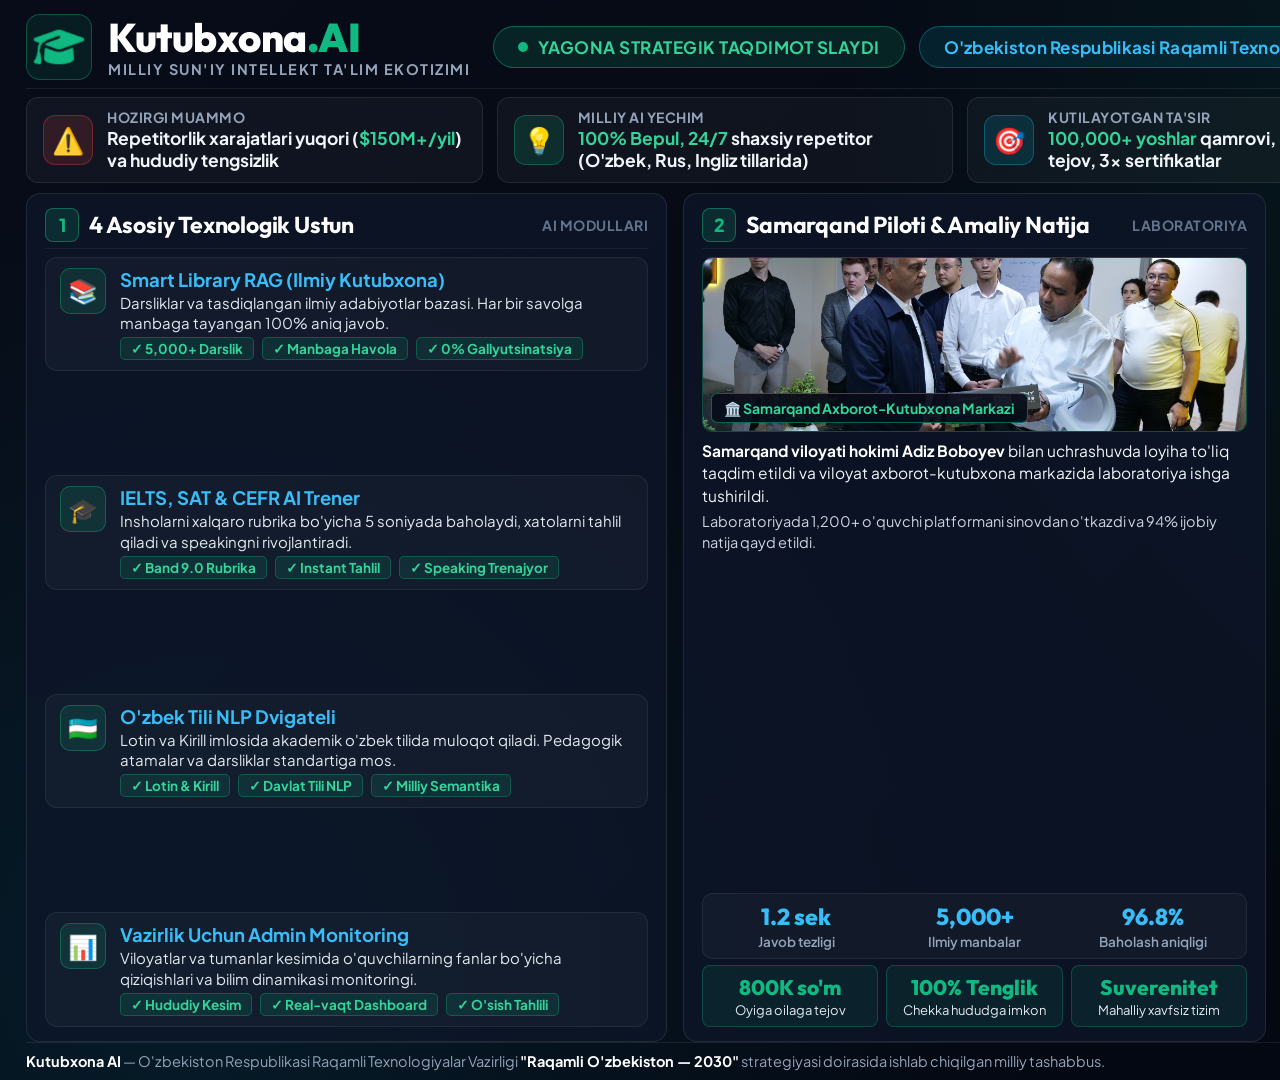
==== commit 5026880c: "Further scale up typography and punchiness on 16:9 presentation slide" ====
--- a/kutubxona_ai_1page_presentation.html
+++ b/kutubxona_ai_1page_presentation.html
@@ -33,7 +33,7 @@
 .slide {
     width: 1920px;
     height: 1080px;
-    padding: 14px 28px 10px 28px;
+    padding: 14px 26px 10px 26px;
     display: flex;
     flex-direction: column;
     justify-content: space-between;
@@ -50,7 +50,7 @@
     justify-content: space-between;
     align-items: center;
     border-bottom: 1px solid rgba(255, 255, 255, 0.08);
-    padding-bottom: 10px;
+    padding-bottom: 8px;
 }
 
 .brand-wrap {
@@ -60,8 +60,8 @@
 }
 
 .logo-img {
-    width: 62px;
-    height: 62px;
+    width: 66px;
+    height: 66px;
     object-fit: contain;
     border-radius: 14px;
     background: rgba(16, 185, 129, 0.1);
@@ -71,9 +71,9 @@
 
 .brand-title {
     font-family: 'Outfit', sans-serif;
-    font-size: 36px;
+    font-size: 40px;
     font-weight: 800;
-    line-height: 1.1;
+    line-height: 1.05;
     color: #ffffff;
     letter-spacing: -0.5px;
 }
@@ -84,7 +84,7 @@
 }
 
 .brand-sub {
-    font-size: 14px;
+    font-size: 14.5px;
     font-weight: 700;
     color: #94a3b8;
     letter-spacing: 1.5px;
@@ -102,9 +102,9 @@
     background: rgba(16, 185, 129, 0.14);
     border: 1.5px solid rgba(16, 185, 129, 0.45);
     color: #34d399;
-    padding: 9px 22px;
+    padding: 9px 24px;
     border-radius: 9999px;
-    font-size: 16px;
+    font-size: 17px;
     font-weight: 700;
     letter-spacing: 0.5px;
     text-transform: uppercase;
@@ -124,9 +124,9 @@
     background: rgba(6, 182, 212, 0.12);
     border: 1.5px solid rgba(6, 182, 212, 0.4);
     color: #38bdf8;
-    padding: 9px 22px;
+    padding: 9px 24px;
     border-radius: 9999px;
-    font-size: 16px;
+    font-size: 17px;
     font-weight: 700;
     letter-spacing: 0.3px;
 }
@@ -145,7 +145,7 @@
     border: 1.5px solid rgba(255, 255, 255, 0.15);
     padding: 9px 20px;
     border-radius: 10px;
-    font-size: 16px;
+    font-size: 17px;
     font-weight: 600;
     color: #cbd5e1;
 }
@@ -182,27 +182,27 @@
 }
 
 .metric-icon {
-    width: 48px;
-    height: 48px;
-    border-radius: 10px;
+    width: 50px;
+    height: 50px;
+    border-radius: 12px;
     display: flex;
     align-items: center;
     justify-content: center;
-    font-size: 25px;
+    font-size: 26px;
     flex-shrink: 0;
 }
 
-.icon-red { background: rgba(239, 68, 68, 0.15); border: 1px solid rgba(239, 68, 68, 0.3); }
-.icon-green { background: rgba(16, 185, 129, 0.15); border: 1px solid rgba(16, 185, 129, 0.3); }
-.icon-cyan { background: rgba(6, 182, 212, 0.15); border: 1px solid rgba(6, 182, 212, 0.3); }
-.icon-amber { background: rgba(245, 158, 11, 0.15); border: 1px solid rgba(245, 158, 11, 0.3); }
+.icon-red { background: rgba(239, 68, 68, 0.15); border: 1px solid rgba(239, 68, 68, 0.35); }
+.icon-green { background: rgba(16, 185, 129, 0.15); border: 1px solid rgba(16, 185, 129, 0.35); }
+.icon-cyan { background: rgba(6, 182, 212, 0.15); border: 1px solid rgba(6, 182, 212, 0.35); }
+.icon-amber { background: rgba(245, 158, 11, 0.15); border: 1px solid rgba(245, 158, 11, 0.35); }
 
 .metric-content {
     flex: 1;
 }
 
 .metric-label {
-    font-size: 13.5px;
+    font-size: 14px;
     font-weight: 700;
     color: #94a3b8;
     text-transform: uppercase;
@@ -210,7 +210,7 @@
 }
 
 .metric-value {
-    font-size: 16.5px;
+    font-size: 17.5px;
     font-weight: 700;
     color: #f1f5f9;
     margin-top: 2px;
@@ -224,7 +224,7 @@
 /* Main Grid */
 .main-grid {
     display: grid;
-    grid-template-columns: 1.08fr 1fr 1.05fr;
+    grid-template-columns: 1.1fr 1fr 1.05fr;
     gap: 16px;
     flex: 1;
     min-height: 0;
@@ -257,22 +257,22 @@
 }
 
 .card-badge {
-    width: 32px;
-    height: 32px;
+    width: 34px;
+    height: 34px;
     border-radius: 8px;
     background: rgba(16, 185, 129, 0.15);
-    border: 1.5px solid rgba(16, 185, 129, 0.4);
+    border: 1.5px solid rgba(16, 185, 129, 0.45);
     color: #10b981;
     display: flex;
     align-items: center;
     justify-content: center;
-    font-size: 16px;
+    font-size: 18px;
     font-weight: 800;
 }
 
 .card-title {
     font-family: 'Outfit', sans-serif;
-    font-size: 21.5px;
+    font-size: 23px;
     font-weight: 700;
     color: #ffffff;
     letter-spacing: -0.2px;
@@ -280,7 +280,7 @@
 
 .card-subtitle {
     margin-left: auto;
-    font-size: 13.5px;
+    font-size: 14px;
     font-weight: 700;
     color: #64748b;
     text-transform: uppercase;
@@ -300,22 +300,22 @@
     background: rgba(255, 255, 255, 0.03);
     border: 1px solid rgba(255, 255, 255, 0.07);
     border-radius: 12px;
-    padding: 11px 14px;
+    padding: 10px 14px;
     display: flex;
     gap: 14px;
     align-items: flex-start;
 }
 
 .module-icon {
-    width: 44px;
-    height: 44px;
+    width: 46px;
+    height: 46px;
     border-radius: 10px;
     background: rgba(16, 185, 129, 0.14);
     border: 1.5px solid rgba(16, 185, 129, 0.35);
     display: flex;
     align-items: center;
     justify-content: center;
-    font-size: 23px;
+    font-size: 24px;
     flex-shrink: 0;
 }
 
@@ -324,17 +324,17 @@
 }
 
 .module-head {
-    font-size: 17.5px;
+    font-size: 18.5px;
     font-weight: 700;
     color: #38bdf8;
-    margin-bottom: 3px;
+    margin-bottom: 2px;
 }
 
 .module-desc {
-    font-size: 14.5px;
+    font-size: 15px;
     color: #e2e8f0;
     line-height: 1.35;
-    margin-bottom: 5px;
+    margin-bottom: 4px;
 }
 
 .module-tags {
@@ -346,7 +346,7 @@
     background: rgba(16, 185, 129, 0.12);
     border: 1px solid rgba(16, 185, 129, 0.32);
     color: #34d399;
-    font-size: 13px;
+    font-size: 13.5px;
     font-weight: 700;
     padding: 2px 10px;
     border-radius: 5px;
@@ -367,10 +367,10 @@
 .pilot-img-wrap {
     position: relative;
     width: 100%;
-    height: 180px;
+    height: 175px;
     border-radius: 10px;
     overflow: hidden;
-    margin-bottom: 10px;
+    margin-bottom: 8px;
     border: 1.5px solid rgba(16, 185, 129, 0.35);
 }
 
@@ -388,13 +388,13 @@
     border: 1.5px solid rgba(16, 185, 129, 0.5);
     padding: 5px 12px;
     border-radius: 6px;
-    font-size: 13.5px;
+    font-size: 14px;
     font-weight: 700;
     color: #34d399;
 }
 
 .pilot-text {
-    font-size: 14.8px;
+    font-size: 15.5px;
     color: #f1f5f9;
     line-height: 1.45;
     margin-bottom: 4px;
@@ -408,11 +408,11 @@
     display: grid;
     grid-template-columns: repeat(3, 1fr);
     gap: 8px;
-    margin: 8px 0;
+    margin: 6px 0;
     background: rgba(255, 255, 255, 0.03);
     border: 1px solid rgba(255, 255, 255, 0.07);
     border-radius: 10px;
-    padding: 9px 8px;
+    padding: 8px;
 }
 
 .p-stat-box {
@@ -421,13 +421,13 @@
 
 .p-stat-num {
     font-family: 'Outfit', sans-serif;
-    font-size: 21px;
+    font-size: 23px;
     font-weight: 800;
     color: #38bdf8;
 }
 
 .p-stat-lbl {
-    font-size: 13px;
+    font-size: 13.5px;
     font-weight: 600;
     color: #94a3b8;
     margin-top: 2px;
@@ -444,19 +444,19 @@
     background: rgba(16, 185, 129, 0.09);
     border: 1.5px solid rgba(16, 185, 129, 0.28);
     border-radius: 8px;
-    padding: 9px 6px;
+    padding: 8px 6px;
     text-align: center;
 }
 
 .impact-stat {
     font-family: 'Outfit', sans-serif;
-    font-size: 20px;
+    font-size: 21px;
     font-weight: 800;
     color: #10b981;
 }
 
 .impact-sub {
-    font-size: 12.5px;
+    font-size: 13px;
     color: #e2e8f0;
     margin-top: 2px;
     line-height: 1.25;
@@ -466,8 +466,8 @@
 .steps-container {
     display: flex;
     flex-direction: column;
-    gap: 7px;
-    margin-bottom: 8px;
+    gap: 6px;
+    margin-bottom: 6px;
 }
 
 .step-item {
@@ -476,13 +476,13 @@
     background: rgba(255, 255, 255, 0.03);
     border: 1px solid rgba(255, 255, 255, 0.07);
     border-radius: 10px;
-    padding: 9px 12px;
+    padding: 8px 12px;
     align-items: flex-start;
 }
 
 .step-num {
-    width: 30px;
-    height: 30px;
+    width: 32px;
+    height: 32px;
     border-radius: 8px;
     background: rgba(6, 182, 212, 0.15);
     border: 1.5px solid rgba(6, 182, 212, 0.4);
@@ -490,7 +490,7 @@
     display: flex;
     align-items: center;
     justify-content: center;
-    font-size: 15px;
+    font-size: 16px;
     font-weight: 800;
     flex-shrink: 0;
 }
@@ -507,13 +507,13 @@
 }
 
 .step-head {
-    font-size: 15px;
+    font-size: 16px;
     font-weight: 700;
     color: #f1f5f9;
 }
 
 .step-timeline {
-    font-size: 12px;
+    font-size: 12.5px;
     font-weight: 700;
     color: #38bdf8;
     background: rgba(6, 182, 212, 0.14);
@@ -523,7 +523,7 @@
 }
 
 .step-desc {
-    font-size: 13.8px;
+    font-size: 14.5px;
     color: #cbd5e1;
     line-height: 1.35;
 }
@@ -545,8 +545,8 @@
 }
 
 .team-avatar {
-    width: 48px;
-    height: 48px;
+    width: 50px;
+    height: 50px;
     border-radius: 50%;
     object-fit: cover;
     margin: 0 auto 5px auto;
@@ -555,7 +555,7 @@
 }
 
 .team-name {
-    font-size: 13.5px;
+    font-size: 14px;
     font-weight: 700;
     color: #ffffff;
     white-space: nowrap;
@@ -564,7 +564,7 @@
 }
 
 .team-role {
-    font-size: 11.5px;
+    font-size: 12px;
     font-weight: 600;
     color: #34d399;
     margin-top: 1px;
@@ -577,7 +577,7 @@
     align-items: center;
     border-top: 1px solid rgba(255, 255, 255, 0.08);
     padding-top: 8px;
-    font-size: 14px;
+    font-size: 14.5px;
     color: #94a3b8;
 }
 
@@ -636,7 +636,7 @@
             <div class="metric-icon icon-red">⚠️</div>
             <div class="metric-content">
                 <div class="metric-label">Hozirgi Muammo</div>
-                <div class="metric-value">Repetitorlik xarajatlari yuqori (<strong>$150M+/yil</strong>) va viloyatlarda tengsizlik</div>
+                <div class="metric-value">Repetitorlik xarajatlari yuqori (<strong>$150M+/yil</strong>) va hududiy tengsizlik</div>
             </div>
         </div>
         <div class="metric-box">
@@ -678,7 +678,7 @@
                         <div class="module-icon">📚</div>
                         <div class="module-info">
                             <div class="module-head">Smart Library RAG (Ilmiy Kutubxona)</div>
-                            <div class="module-desc">Darsliklar va tasdiqlangan ilmiy adabiyotlar bazasi. Sun'iy intellektning gallyutsinatsiyalarisiz, har bir savolga manbaga tayangan 100% aniq javob beradi.</div>
+                            <div class="module-desc">Darsliklar va tasdiqlangan ilmiy adabiyotlar bazasi. Har bir savolga manbaga tayangan 100% aniq javob.</div>
                             <div class="module-tags">
                                 <span class="m-tag">✓ 5,000+ Darslik</span>
                                 <span class="m-tag">✓ Manbaga Havola</span>
@@ -691,7 +691,7 @@
                         <div class="module-icon">🎓</div>
                         <div class="module-info">
                             <div class="module-head">IELTS, SAT & CEFR AI Trener</div>
-                            <div class="module-desc">Insholarni xalqaro rubrika bo'yicha 5 soniyada baholaydi, leksik va grammatik xatolarni tahlil qiladi. Speaking va Reading ko'nikmalarini tizimli rivojlantiradi.</div>
+                            <div class="module-desc">Insholarni xalqaro rubrika bo'yicha 5 soniyada baholaydi, xatolarni tahlil qiladi va speakingni rivojlantiradi.</div>
                             <div class="module-tags">
                                 <span class="m-tag">✓ Band 9.0 Rubrika</span>
                                 <span class="m-tag">✓ Instant Tahlil</span>
@@ -704,7 +704,7 @@
                         <div class="module-icon">🇺🇿</div>
                         <div class="module-info">
                             <div class="module-head">O'zbek Tili NLP Dvigateli</div>
-                            <div class="module-desc">Lotin va Kirill imlosida akademik o'zbek tilida muloqot qiladi. Pedagogik atamalar, milliy kontekst va darsliklar standartiga 100% moslashtirilgan.</div>
+                            <div class="module-desc">Lotin va Kirill imlosida akademik o'zbek tilida muloqot qiladi. Pedagogik atamalar va darsliklar standartiga mos.</div>
                             <div class="module-tags">
                                 <span class="m-tag">✓ Lotin & Kirill</span>
                                 <span class="m-tag">✓ Davlat Tili NLP</span>
@@ -717,7 +717,7 @@
                         <div class="module-icon">📊</div>
                         <div class="module-info">
                             <div class="module-head">Vazirlik Uchun Admin Monitoring</div>
-                            <div class="module-desc">Viloyatlar va tumanlar kesimida o'quvchilarning fanlar bo'yicha qiziqishlari, faolligi va bilim o'sish dinamikasini real vaqt rejimida kuzatish analitikasi.</div>
+                            <div class="module-desc">Viloyatlar va tumanlar kesimida o'quvchilarning fanlar bo'yicha qiziqishlari va bilim dinamikasi monitoringi.</div>
                             <div class="module-tags">
                                 <span class="m-tag">✓ Hududiy Kesim</span>
                                 <span class="m-tag">✓ Real-vaqt Dashboard</span>
@@ -745,9 +745,9 @@
                     </div>
 
                     <div class="pilot-text">
-                        <strong>Samarqand viloyati hokimi Adiz Boboyev</strong> bilan uchrashuvda loyiha to'liq taqdim etildi va viloyat axborot-kutubxona markazida amaliy laboratoriya ishga tushirildi.
-                    </div>
-                    <div class="pilot-text" style="color: #cbd5e1; font-size: 14px;">
+                        <strong>Samarqand viloyati hokimi Adiz Boboyev</strong> bilan uchrashuvda loyiha to'liq taqdim etildi va viloyat axborot-kutubxona markazida laboratoriya ishga tushirildi.
+                    </div>
+                    <div class="pilot-text" style="color: #cbd5e1; font-size: 14.5px;">
                         Laboratoriyada 1,200+ o'quvchi platformani sinovdan o'tkazdi va 94% ijobiy natija qayd etildi.
                     </div>
                 </div>
@@ -804,7 +804,7 @@
                                     <div class="step-head">Akkreditatsiya & Metodik Ekspertiza</div>
                                     <div class="step-timeline">1-bosqich</div>
                                 </div>
-                                <div class="step-desc">Vazirlik bilan texnik ekspertiza va rasmiy o'quv vositasi sifatida tavsiya etish.</div>
+                                <div class="step-desc">Vazirlik bilan texnik ekspertiza va rasmiy tavsiya olish.</div>
                             </div>
                         </div>
 
@@ -815,7 +815,7 @@
                                     <div class="step-head">Maktab & Kutubxona Integratsiyasi</div>
                                     <div class="step-timeline">2-bosqich</div>
                                 </div>
-                                <div class="step-desc">"e-Maktab" (Kundalik) va milliy kutubxona tarmoqlariga yagona kirish orqali ulash.</div>
+                                <div class="step-desc">"e-Maktab" (Kundalik) va kutubxonalar tarmog'iga yagona kirish orqali ulash.</div>
                             </div>
                         </div>
 
@@ -826,7 +826,7 @@
                                     <div class="step-head">Milliy Darsliklar Bazasini Boyitish</div>
                                     <div class="step-timeline">3-bosqich</div>
                                 </div>
-                                <div class="step-desc">Davlat darsliklari va test namunalarini AI modelning bilimlar omboriga yuklash.</div>
+                                <div class="step-desc">Davlat darsliklari va test namunalarini AI bilimlar omboriga yuklash.</div>
                             </div>
                         </div>
 
@@ -837,14 +837,14 @@
                                     <div class="step-head">Respublika Miqyosida Qamrov</div>
                                     <div class="step-timeline">4-bosqich</div>
                                 </div>
-                                <div class="step-desc">14 ta hududdagi barcha IT-markaz va kutubxonalarda 100,000+ yoshlarga bepul ochish.</div>
+                                <div class="step-desc">14 ta hududdagi markaz va kutubxonalarda 100,000+ yoshlarga ochish.</div>
                             </div>
                         </div>
                     </div>
                 </div>
 
                 <div>
-                    <div style="font-size: 14.5px; font-weight: 700; color: #cbd5e1; margin-bottom: 6px; display: flex; justify-content: space-between;">
+                    <div style="font-size: 15px; font-weight: 700; color: #cbd5e1; margin-bottom: 6px; display: flex; justify-content: space-between;">
                         <span>Smart Library AI Lab Asoschilari</span>
                         <span style="color: #10b981; font-weight: 600;">Mualliflar Jamoasi</span>
                     </div>
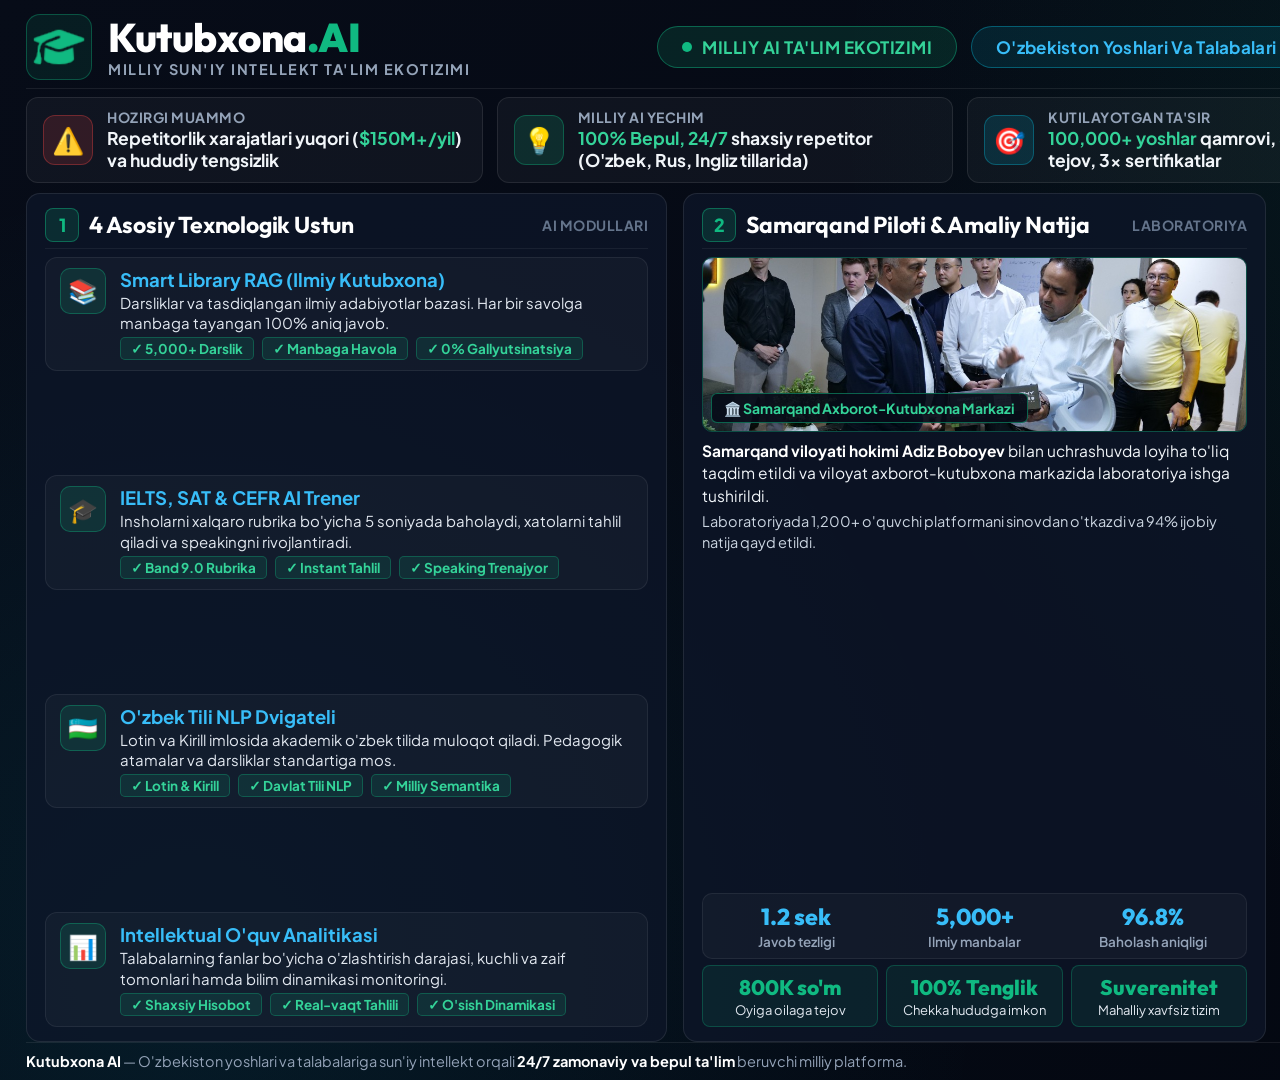
==== commit 8a8b8c44: "Replace governmental section with student benefits and platform statistics, and update website to ww" ====
--- a/kutubxona_ai_1page_presentation.html
+++ b/kutubxona_ai_1page_presentation.html
@@ -528,46 +528,49 @@
     line-height: 1.35;
 }
 
-/* Team Row */
-.team-row {
+/* Strategic Guarantees & Integration Grid */
+.guarantee-grid {
     display: grid;
     grid-template-columns: repeat(4, 1fr);
     gap: 8px;
     margin-top: 6px;
 }
 
-.team-card {
-    background: rgba(255, 255, 255, 0.03);
-    border: 1px solid rgba(255, 255, 255, 0.07);
+.g-card {
+    background: rgba(255, 255, 255, 0.035);
+    border: 1px solid rgba(255, 255, 255, 0.08);
     border-radius: 10px;
-    padding: 8px 6px;
+    padding: 10px 8px 9px 8px;
     text-align: center;
-}
-
-.team-avatar {
-    width: 50px;
-    height: 50px;
-    border-radius: 50%;
-    object-fit: cover;
-    margin: 0 auto 5px auto;
-    border: 2px solid #10b981;
-    display: block;
-}
-
-.team-name {
-    font-size: 14px;
+    display: flex;
+    flex-direction: column;
+    align-items: center;
+    justify-content: center;
+}
+
+.g-icon {
+    font-size: 22px;
+    margin-bottom: 5px;
+    line-height: 1;
+}
+
+.g-name {
+    font-size: 13.5px;
     font-weight: 700;
     color: #ffffff;
+    line-height: 1.25;
+    margin-bottom: 3px;
     white-space: nowrap;
     overflow: hidden;
     text-overflow: ellipsis;
-}
-
-.team-role {
-    font-size: 12px;
-    font-weight: 600;
-    color: #34d399;
-    margin-top: 1px;
+    width: 100%;
+}
+
+.g-desc {
+    font-size: 11.5px;
+    font-weight: 500;
+    color: #94a3b8;
+    line-height: 1.25;
 }
 
 /* Slide Footer */
@@ -615,17 +618,17 @@
         <div class="header-center">
             <div class="exec-badge">
                 <span class="exec-dot"></span>
-                Yagona Strategik Taqdimot Slaydi
+                Milliy AI Ta'lim Ekotizimi
             </div>
             <div class="target-badge">
-                O'zbekiston Respublikasi Raqamli Texnologiyalar Vazirligi Uchun
+                O'zbekiston Yoshlari Va Talabalari Uchun
             </div>
         </div>
 
         <div class="header-right">
             <div class="status-pill">
                 <span class="pulse-dot"></span>
-                <span>Ishchi Tizim: <a href="https://kutubxona-ai.vercel.app" class="web-link" target="_blank">kutubxona-ai.vercel.app</a></span>
+                <span>Ishchi Tizim: <a href="https://www.kutubxona-ai.uz/" class="web-link" target="_blank">www.kutubxona-ai.uz</a></span>
             </div>
         </div>
     </header>
@@ -716,12 +719,12 @@
                     <div class="module-item">
                         <div class="module-icon">📊</div>
                         <div class="module-info">
-                            <div class="module-head">Vazirlik Uchun Admin Monitoring</div>
-                            <div class="module-desc">Viloyatlar va tumanlar kesimida o'quvchilarning fanlar bo'yicha qiziqishlari va bilim dinamikasi monitoringi.</div>
+                            <div class="module-head">Intellektual O'quv Analitikasi</div>
+                            <div class="module-desc">Talabalarning fanlar bo'yicha o'zlashtirish darajasi, kuchli va zaif tomonlari hamda bilim dinamikasi monitoringi.</div>
                             <div class="module-tags">
-                                <span class="m-tag">✓ Hududiy Kesim</span>
-                                <span class="m-tag">✓ Real-vaqt Dashboard</span>
-                                <span class="m-tag">✓ O'sish Tahlili</span>
+                                <span class="m-tag">✓ Shaxsiy Hisobot</span>
+                                <span class="m-tag">✓ Real-vaqt Tahlili</span>
+                                <span class="m-tag">✓ O'sish Dinamikasi</span>
                             </div>
                         </div>
                     </div>
@@ -786,14 +789,14 @@
             </div>
         </div>
 
-        <!-- Column 3: Ministry Partnership & Team -->
+        <!-- Column 3: Student Learning Benefits & Platform Statistics -->
         <div class="col">
             <div class="card">
                 <div>
                     <div class="card-header">
                         <div class="card-badge">3</div>
-                        <div class="card-title">Vazirlik Bilan 4 Bosqichli Reja</div>
-                        <div class="card-subtitle">Yo'l Xaritasi</div>
+                        <div class="card-title">Talabalar Uchun Natijalar & Imkoniyatlar</div>
+                        <div class="card-subtitle">O'quv Foydasi</div>
                     </div>
 
                     <div class="steps-container">
@@ -801,10 +804,10 @@
                             <div class="step-num">1</div>
                             <div class="step-info">
                                 <div class="step-head-row">
-                                    <div class="step-head">Akkreditatsiya & Metodik Ekspertiza</div>
-                                    <div class="step-timeline">1-bosqich</div>
+                                    <div class="step-head">Exam Score Boost (+1.5 - 2.0 Band)</div>
+                                    <div class="step-timeline">+180 SAT ball</div>
                                 </div>
-                                <div class="step-desc">Vazirlik bilan texnik ekspertiza va rasmiy tavsiya olish.</div>
+                                <div class="step-desc">IELTS, SAT va CEFR imtihonlariga tayyorlanishda o'rtacha 2-3 oyda sezilarli va kafolatlangan natija o'sishi.</div>
                             </div>
                         </div>
 
@@ -812,10 +815,10 @@
                             <div class="step-num">2</div>
                             <div class="step-info">
                                 <div class="step-head-row">
-                                    <div class="step-head">Maktab & Kutubxona Integratsiyasi</div>
-                                    <div class="step-timeline">2-bosqich</div>
+                                    <div class="step-head">Writing Task Correction & AI Feedback</div>
+                                    <div class="step-timeline">5 sekund</div>
                                 </div>
-                                <div class="step-desc">"e-Maktab" (Kundalik) va kutubxonalar tarmog'iga yagona kirish orqali ulash.</div>
+                                <div class="step-desc">IELTS Task 1 & 2 insholarini xalqaro rubrika bo'yicha chuqur grammatik, leksik va strukturaviy tahlil qilish.</div>
                             </div>
                         </div>
 
@@ -823,10 +826,10 @@
                             <div class="step-num">3</div>
                             <div class="step-info">
                                 <div class="step-head-row">
-                                    <div class="step-head">Milliy Darsliklar Bazasini Boyitish</div>
-                                    <div class="step-timeline">3-bosqich</div>
+                                    <div class="step-head">Ko'p Tilli Akademik Lug'at & Grammatika</div>
+                                    <div class="step-timeline">UZ • EN • RU</div>
                                 </div>
-                                <div class="step-desc">Davlat darsliklari va test namunalarini AI bilimlar omboriga yuklash.</div>
+                                <div class="step-desc">Ingliz, rus va o'zbek tillarida akademik terminologiya, professional lug'at boyligi va muloqot mashg'ulotlari.</div>
                             </div>
                         </div>
 
@@ -834,40 +837,40 @@
                             <div class="step-num">4</div>
                             <div class="step-info">
                                 <div class="step-head-row">
-                                    <div class="step-head">Respublika Miqyosida Qamrov</div>
-                                    <div class="step-timeline">4-bosqich</div>
+                                    <div class="step-head">Interaktiv O'quv Asboblari & 24/7 AI Mentor</div>
+                                    <div class="step-timeline">24/7 Yordam</div>
                                 </div>
-                                <div class="step-desc">14 ta hududdagi markaz va kutubxonalarda 100,000+ yoshlarga ochish.</div>
+                                <div class="step-desc">Istalgan vaqtda savollarga 100% aniq manbali javob beruvchi va murakkab mavzularni tushuntiruvchi AI yordamchisi.</div>
                             </div>
                         </div>
                     </div>
                 </div>
 
                 <div>
-                    <div style="font-size: 15px; font-weight: 700; color: #cbd5e1; margin-bottom: 6px; display: flex; justify-content: space-between;">
-                        <span>Smart Library AI Lab Asoschilari</span>
-                        <span style="color: #10b981; font-weight: 600;">Mualliflar Jamoasi</span>
-                    </div>
-                    <div class="team-row">
-                        <div class="team-card">
-                            <img src="[data-uri]" alt="Muhammadxon Soliev" class="team-avatar">
-                            <div class="team-name">Muhammadxon S.</div>
-                            <div class="team-role">CEO & Asoschi</div>
-                        </div>
-                        <div class="team-card">
-                            <img src="[data-uri]